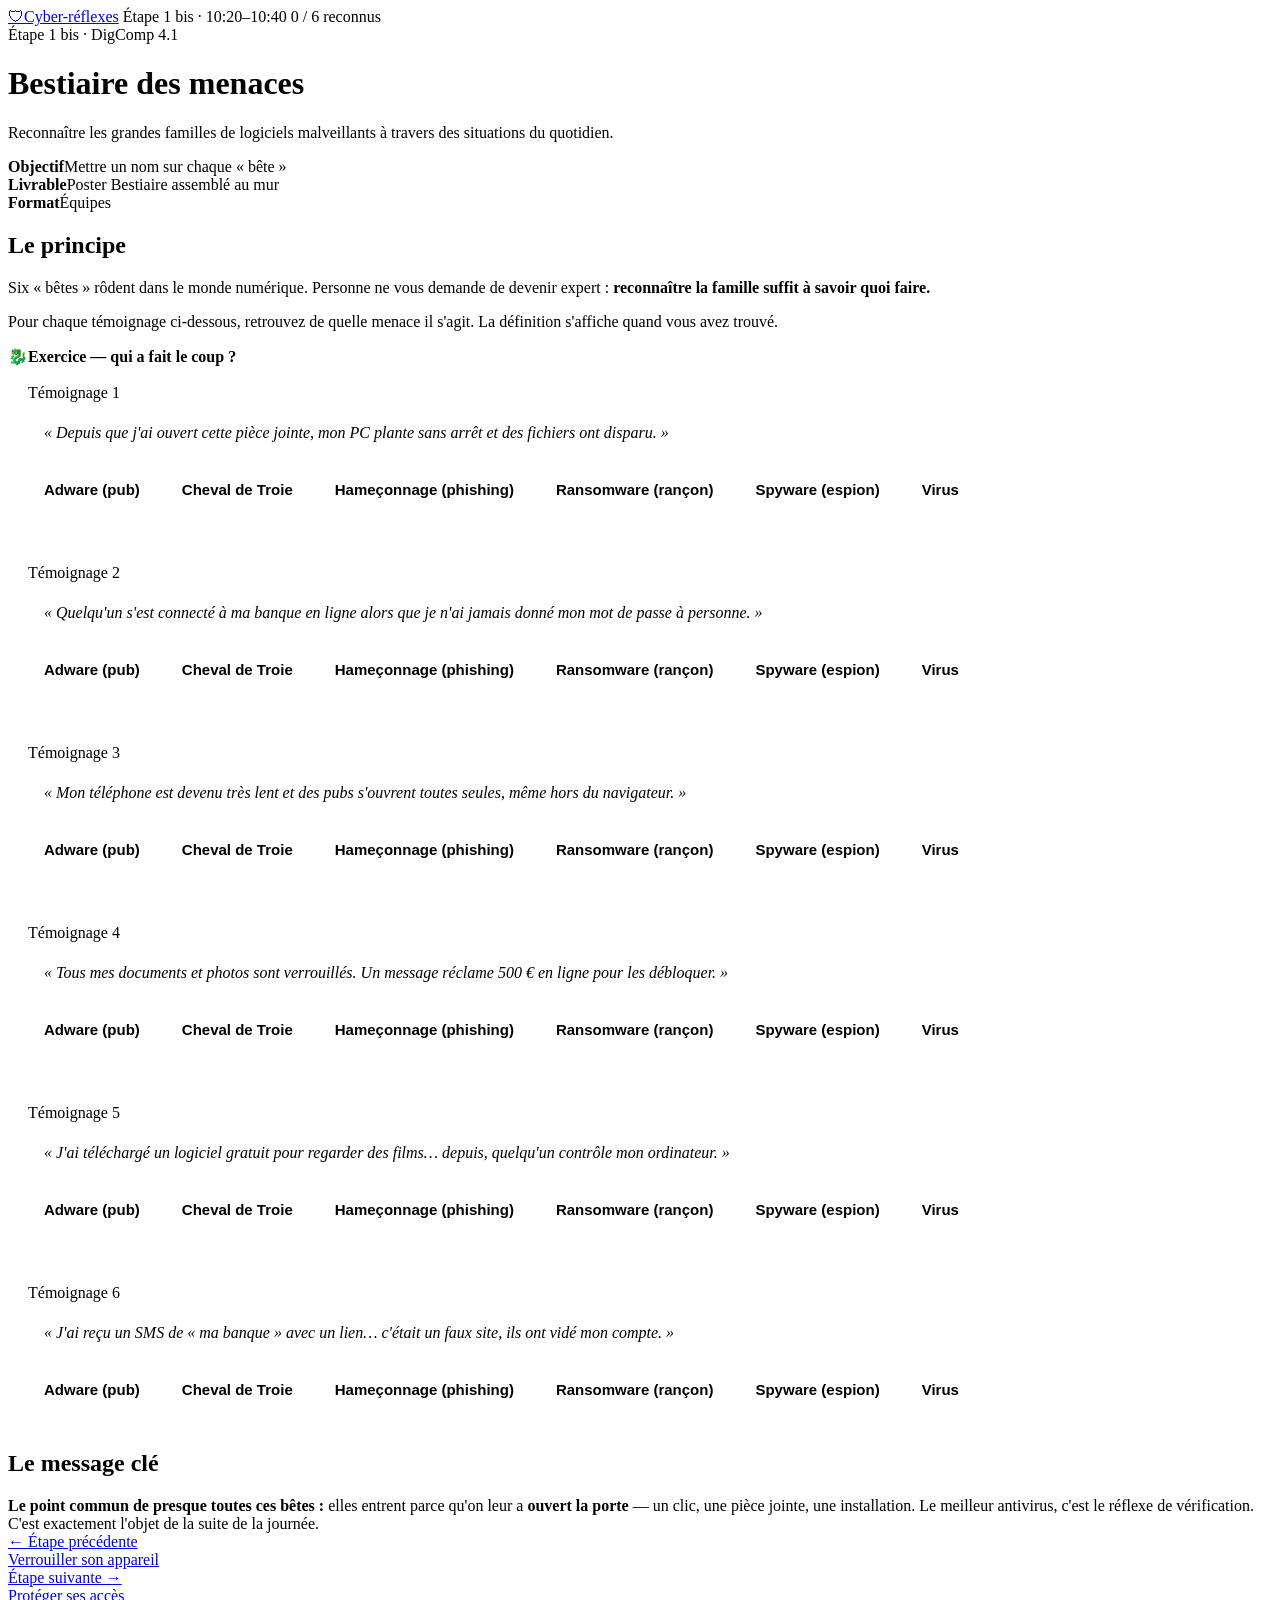
==== bestiaire.html @ 64c4eb61 "Make landing page the site homepage Rename landing.html -> index.html (served at /) and the former d" ====
<!DOCTYPE html>
<html lang="fr">
<head>
<meta charset="UTF-8">
<meta name="viewport" content="width=device-width, initial-scale=1.0">
<title>Étape 1 bis · Bestiaire des menaces — Cyber-réflexes</title>
<link rel="stylesheet" href="assets/style.css">
<style>
.situation{background:var(--card); border:1px solid var(--border); border-radius:var(--radius);
  box-shadow:var(--shadow); padding:18px 20px; margin-bottom:16px}
.situation .temoin{font-style:italic; background:var(--grey-soft); border-radius:10px; padding:12px 16px; margin-bottom:14px}
.noms{display:flex; flex-wrap:wrap; gap:10px}
.nom-btn{border:2px solid var(--border); background:var(--card); border-radius:999px;
  padding:9px 16px; font-size:15px; font-weight:600; cursor:pointer; min-height:44px}
.nom-btn:hover{border-color:var(--mauve)}
.nom-btn.choisi{border-color:var(--mauve); background:var(--mauve-soft); color:var(--mauve-dark)}
.nom-btn.bon{border-color:var(--ok); background:var(--ok-soft); color:var(--ok); font-weight:800}
.nom-btn:disabled{opacity:.5; cursor:default}
.nom-btn.bon:disabled,.nom-btn.choisi:disabled{opacity:1}
</style>
</head>
<body>
<header class="topbar">
  <a class="brand" href="programme.html"><span class="logo">🛡</span>Cyber-réflexes</a>
  <span class="etape-tag">Étape 1 bis · 10:20–10:40</span>
  <span class="spacer"></span>
  <span class="progres mono" id="progres">0 / 6 reconnus</span>
</header>

<main>
  <div class="hero-etape">
    <div class="surtitre">Étape 1 bis · DigComp 4.1</div>
    <h1>Bestiaire des menaces</h1>
    <p class="sous">Reconnaître les grandes familles de logiciels malveillants à travers des situations du quotidien.</p>
    <div class="meta-grid">
      <div class="meta"><b>Objectif</b>Mettre un nom sur chaque « bête »</div>
      <div class="meta"><b>Livrable</b>Poster Bestiaire assemblé au mur</div>
      <div class="meta"><b>Format</b>Équipes</div>
    </div>
  </div>

  <section>
    <h2>Le principe</h2>
    <p>Six « bêtes » rôdent dans le monde numérique. Personne ne vous demande de devenir expert :
    <b>reconnaître la famille suffit à savoir quoi faire.</b></p>
    <p>Pour chaque témoignage ci-dessous, retrouvez de quelle menace il s'agit. La définition s'affiche quand vous avez trouvé.</p>
  </section>

  <section class="exo">
    <div class="exo-tete"><span class="pic">🐉</span><b>Exercice — qui a fait le coup ?</b></div>
    <div class="exo-corps">
      <div id="jeu"></div>
      <div id="bilan"></div>
    </div>
  </section>

  <section>
    <h2>Le message clé</h2>
    <div class="cle"><b>Le point commun de presque toutes ces bêtes :</b> elles entrent parce qu'on leur a
      <b>ouvert la porte</b> — un clic, une pièce jointe, une installation.
      Le meilleur antivirus, c'est le réflexe de vérification. C'est exactement l'objet de la suite de la journée.</div>
  </section>
</main>

<nav class="pager">
  <a href="etape1.html"><span class="dir">← Étape précédente</span><span class="titre" style="display:block">Verrouiller son appareil</span></a>
  <a class="suivant" href="etape2.html"><span class="dir">Étape suivante →</span><span class="titre" style="display:block">Protéger ses accès</span></a>
</nav>
<footer class="colophon">Atelier Cyber-réflexes · Aucune donnée n'est enregistrée ni envoyée.</footer>

<script src="assets/site.js"></script>
<script>
(function(){
var MENACES=[
 {nom:'Virus', def:'Programme qui s\'installe sans permission et se propage de fichier en fichier pour endommager l\'appareil.',
  situ:'Depuis que j\'ai ouvert cette pièce jointe, mon PC plante sans arrêt et des fichiers ont disparu.'},
 {nom:'Cheval de Troie', def:'Programme qui se fait passer pour quelque chose d\'utile (jeu, logiciel gratuit) mais cache un intrus.',
  situ:'J\'ai téléchargé un logiciel gratuit pour regarder des films… depuis, quelqu\'un contrôle mon ordinateur.'},
 {nom:'Spyware (espion)', def:'Programme qui observe en silence : ce que vous tapez, vos mots de passe, vos messages.',
  situ:'Quelqu\'un s\'est connecté à ma banque en ligne alors que je n\'ai jamais donné mon mot de passe à personne.'},
 {nom:'Ransomware (rançon)', def:'Programme qui bloque vos fichiers ou tout l\'appareil et exige un paiement pour les rendre.',
  situ:'Tous mes documents et photos sont verrouillés. Un message réclame 500 € en ligne pour les débloquer.'},
 {nom:'Adware (pub)', def:'Programme qui inonde l\'appareil de publicités et le ralentit, souvent installé avec un logiciel gratuit.',
  situ:'Mon téléphone est devenu très lent et des pubs s\'ouvrent toutes seules, même hors du navigateur.'},
 {nom:'Hameçonnage (phishing)', def:'Pas un programme : une tromperie. Un faux message qui imite un organisme connu pour vous faire cliquer ou donner vos données.',
  situ:'J\'ai reçu un SMS de « ma banque » avec un lien… c\'était un faux site, ils ont vidé mon compte.'}
];

// Ordre des situations mélangé, ordre des noms stable (alphabétique)
var ordre=MENACES.map(function(_,i){return i;});
for(var k=ordre.length-1;k>0;k--){var r=Math.floor(Math.random()*(k+1)); var t=ordre[k]; ordre[k]=ordre[r]; ordre[r]=t;}
var noms=MENACES.map(function(m){return m.nom;}).sort();

var trouves=0;
var jeu=document.getElementById('jeu');

ordre.forEach(function(idx,pos){
  var m=MENACES[idx];
  var bloc=document.createElement('div');
  bloc.className='situation';
  var h='<div><span class="tag mauve">Témoignage '+(pos+1)+'</span></div>'+
    '<div class="temoin" style="margin-top:10px">« '+m.situ+' »</div>'+
    '<div class="noms" data-idx="'+idx+'">';
  noms.forEach(function(n){
    h+='<button class="nom-btn" data-nom="'+n+'">'+n+'</button>';
  });
  h+='</div><div class="rep"></div>';
  bloc.innerHTML=h;
  jeu.appendChild(bloc);
});

jeu.addEventListener('click',function(e){
  var b=e.target.closest('.nom-btn');
  if(!b||b.disabled) return;
  var zone=b.parentElement;
  var idx=parseInt(zone.dataset.idx,10);
  var m=MENACES[idx];
  var rep=zone.parentElement.querySelector('.rep');
  if(b.dataset.nom===m.nom){
    zone.querySelectorAll('.nom-btn').forEach(function(x){
      x.disabled=true;
      if(x===b) x.classList.add('bon');
    });
    rep.innerHTML='<div class="resultat ok"><span class="tag ok">'+m.nom+'</span>'+
      '<p style="margin-bottom:0"><b>Définition :</b> '+m.def+'</p></div>';
    trouves++;
    document.getElementById('progres').textContent=trouves+' / 6 reconnus';
    if(trouves===MENACES.length){
      CR.marquer('bestiaire');
      document.getElementById('bilan').innerHTML=
        '<div class="resultat ok" style="margin-top:20px"><span class="tag ok">Bestiaire complet</span>'+
        '<p style="margin-bottom:0">Les 6 familles sont identifiées. Assemblez maintenant vos trios sur le poster mural : il restera visible toute la journée et servira au cas pratique final.</p></div>';
    }
  } else {
    b.classList.add('choisi'); b.disabled=true;
    rep.innerHTML='<div class="resultat verif"><span class="tag verif">Pas celle-là</span>'+
      '<p style="margin-bottom:0">« '+b.dataset.nom+' » ne colle pas à cette situation — discutez en équipe et essayez une autre bête.</p></div>';
  }
});
})();
</script>
</body>
</html>
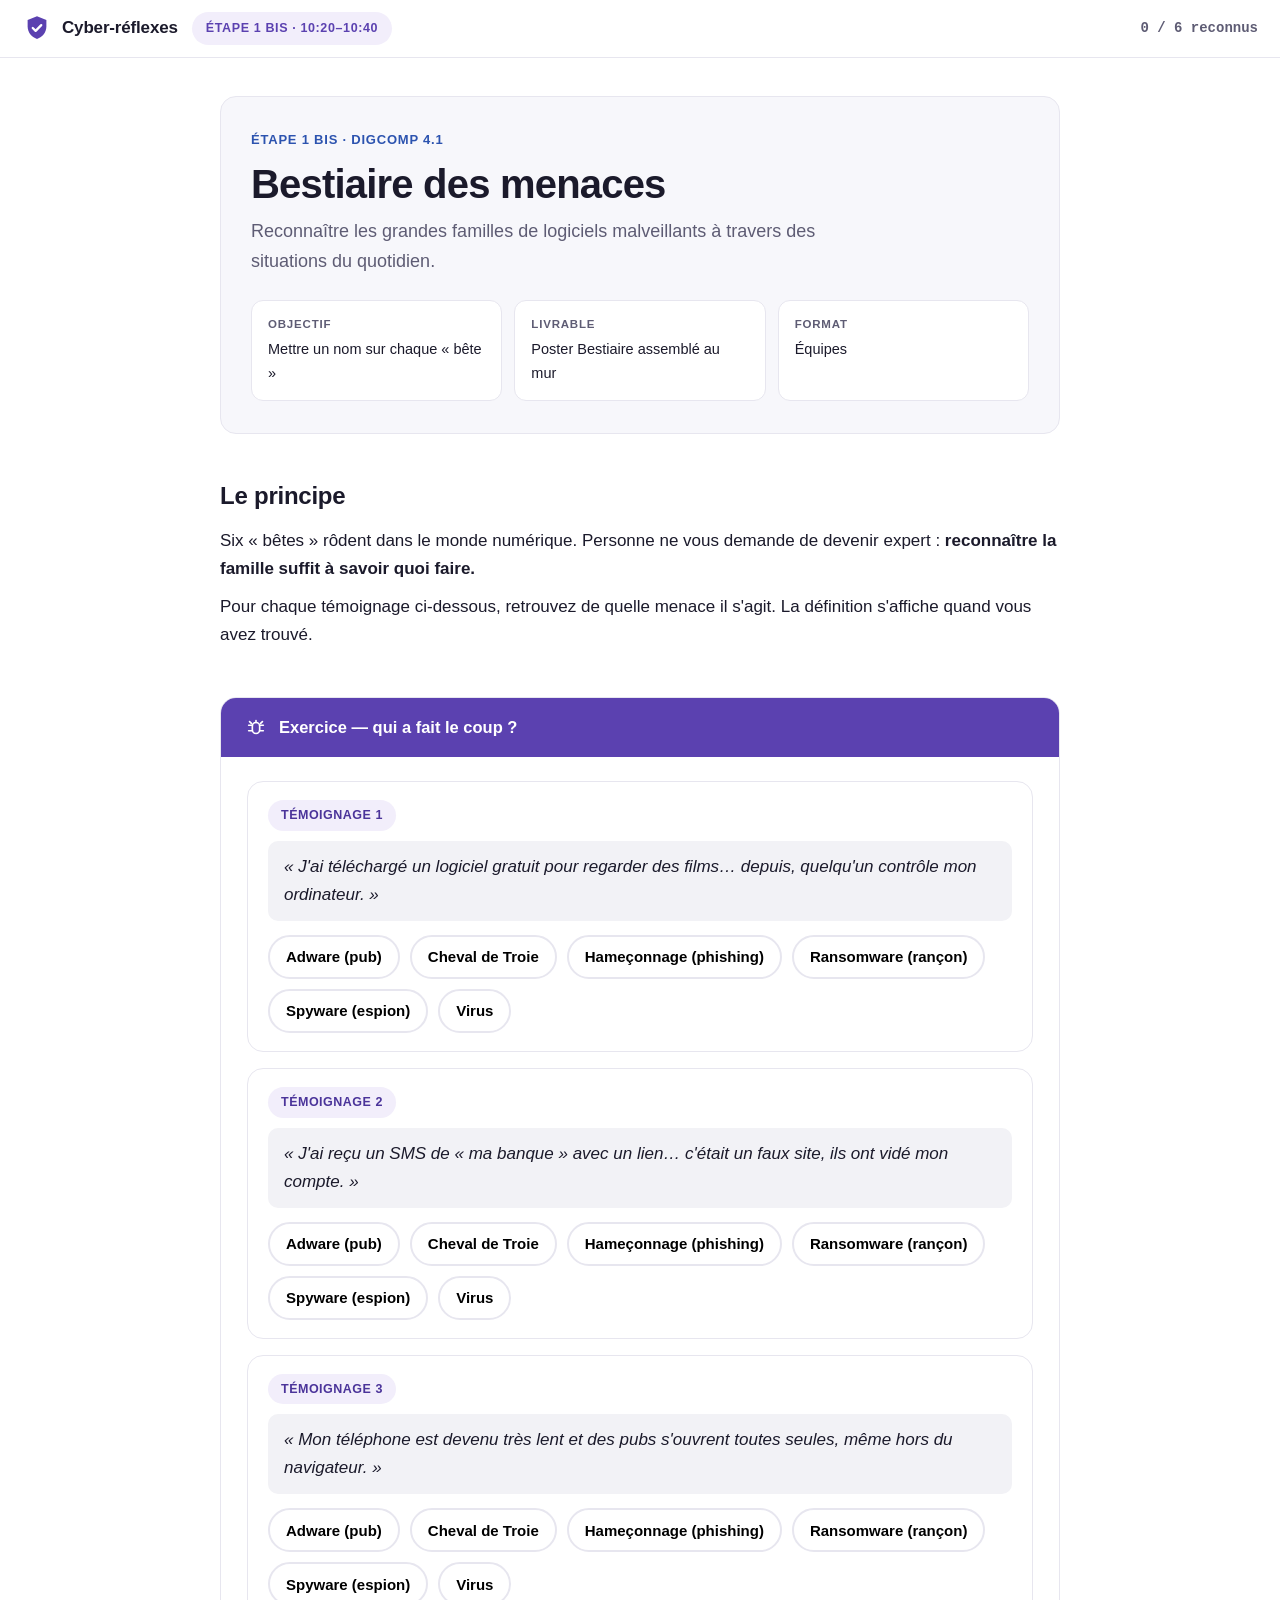
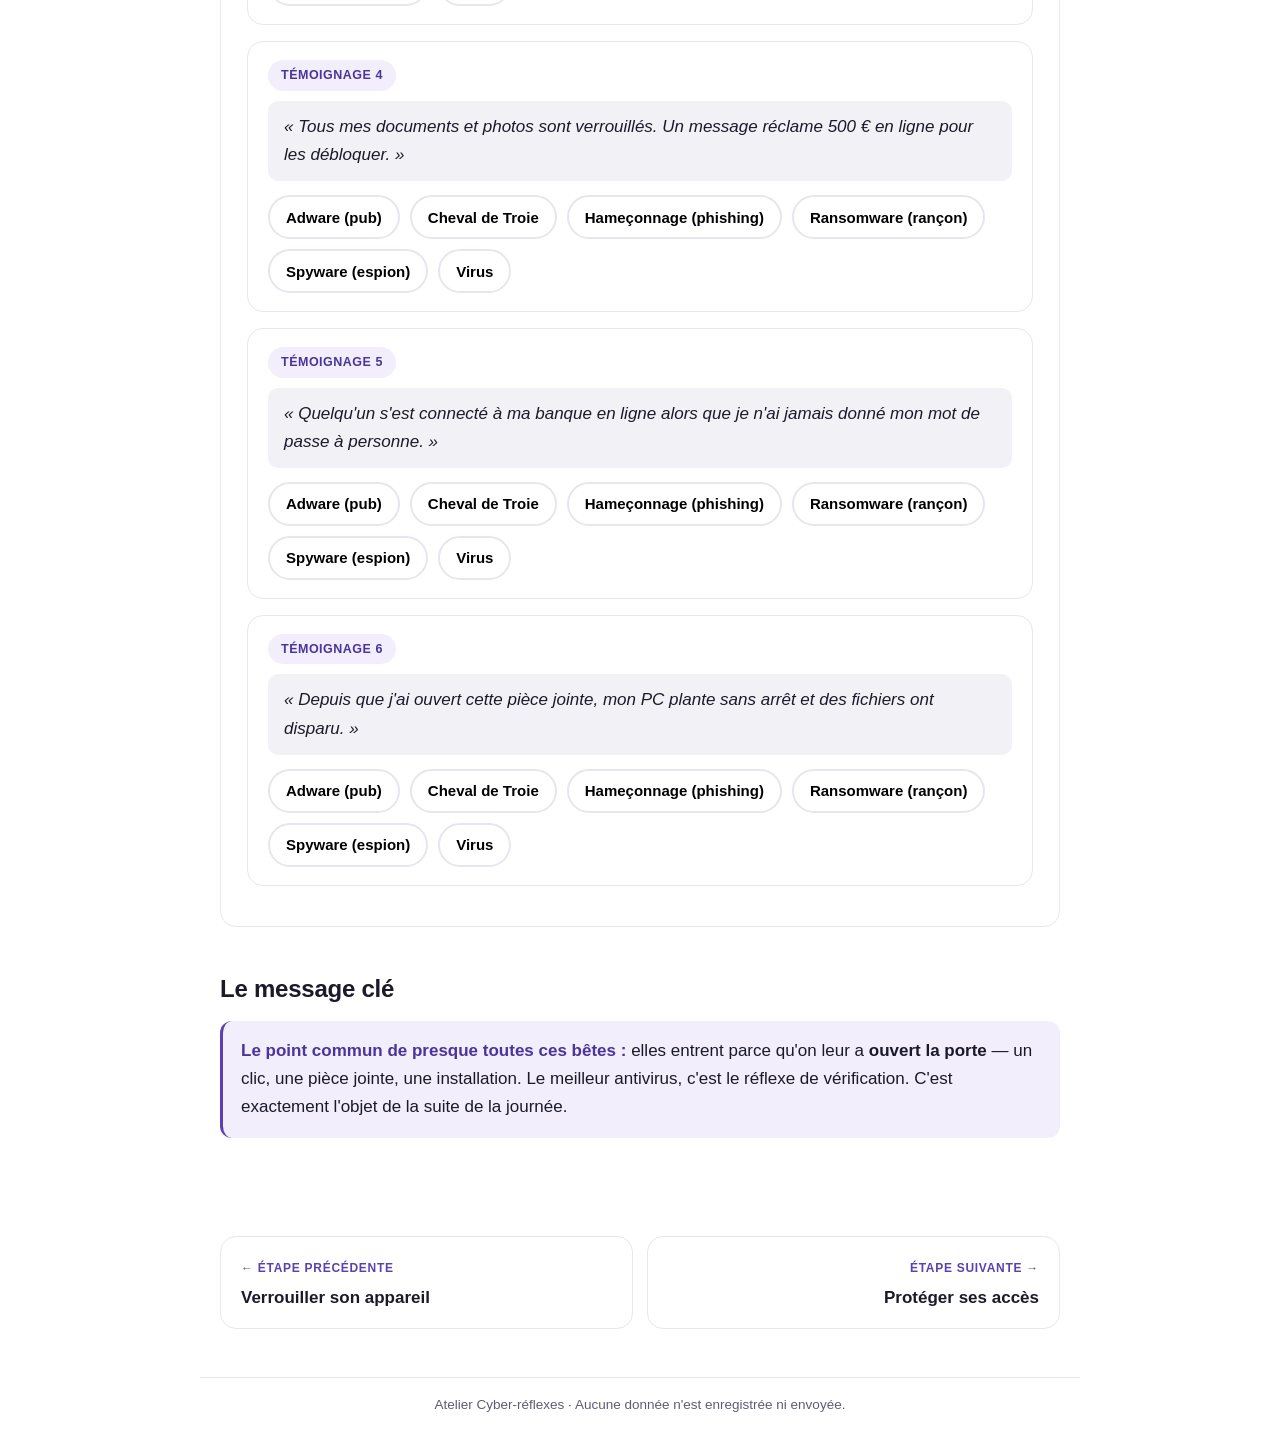
==== commit f4017e84: "Replace content emojis with SVG line icons Swap decorative emojis across all pages for a consistent " ====
--- a/bestiaire.html
+++ b/bestiaire.html
@@ -21,7 +21,7 @@
 </head>
 <body>
 <header class="topbar">
-  <a class="brand" href="programme.html"><span class="logo">🛡</span>Cyber-réflexes</a>
+  <a class="brand" href="programme.html"><svg class="logo" width="30" height="30" viewBox="0 0 24 24" fill="none" aria-hidden="true"><path d="M12 2.5 4.5 5.5v5.2c0 4.6 3.1 8.4 7.5 10 4.4-1.6 7.5-5.4 7.5-10V5.5L12 2.5Z" fill="#5B41B0"/><path d="m8.6 12 2.3 2.3 4.5-4.6" stroke="#fff" stroke-width="1.8" stroke-linecap="round" stroke-linejoin="round"/></svg>Cyber-réflexes</a>
   <span class="etape-tag">Étape 1 bis · 10:20–10:40</span>
   <span class="spacer"></span>
   <span class="progres mono" id="progres">0 / 6 reconnus</span>
@@ -47,7 +47,7 @@
   </section>
 
   <section class="exo">
-    <div class="exo-tete"><span class="pic">🐉</span><b>Exercice — qui a fait le coup ?</b></div>
+    <div class="exo-tete"><span class="pic"><svg class="ei" viewBox="0 0 24 24" fill="none" stroke="currentColor" stroke-width="1.8" stroke-linecap="round" stroke-linejoin="round" aria-hidden="true"><rect x="8" y="6" width="8" height="12" rx="4"/><path d="M12 6V4"/><path d="M4 9h4M16 9h4M4 15h4M16 15h4"/><path d="m5 5 2 2M19 5l-2 2"/></svg></span><b>Exercice — qui a fait le coup ?</b></div>
     <div class="exo-corps">
       <div id="jeu"></div>
       <div id="bilan"></div>
--- a/assets/style.css
+++ b/assets/style.css
@@ -0,0 +1,284 @@
+/* ===================================================================
+   Atelier Cyber-réflexes — système de design (aligné sur la landing)
+   Blanc · surfaces plates à fine bordure · mauve · bleu · sobre
+   =================================================================== */
+:root{
+  --bg:#FFFFFF;
+  --wash:#F7F7FB;
+  --card:#FFFFFF;
+  --border:#E7E6EF;
+  --text:#1B1A2B;
+  --muted:#5E5C74;
+  --mauve:#5B41B0;
+  --mauve-dark:#4B349A;
+  --mauve-2:#7C5CD6;
+  --mauve-soft:#F2EEFB;
+  --blue:#2C53AF;
+  --blue-dark:#22417F;
+  --blue-soft:#EAF0FB;
+  --grey-soft:#F2F2F6;
+  --ok:#238C60;
+  --ok-soft:#E4F4EC;
+  --warn:#B7770C;
+  --warn-soft:#F7EEDD;
+  --bad:#C0344B;
+  --bad-soft:#FBE7EB;
+  --radius:16px;
+  --radius-md:12px;
+  --shadow:none;
+}
+*{box-sizing:border-box; -webkit-tap-highlight-color:transparent}
+html{scroll-behavior:smooth}
+body{
+  margin:0; background:var(--bg); color:var(--text);
+  font:17px/1.65 -apple-system,BlinkMacSystemFont,"Segoe UI",Roboto,"Helvetica Neue",Arial,sans-serif;
+  -webkit-font-smoothing:antialiased;
+}
+.mono{font-family:ui-monospace,"SF Mono",Menlo,Consolas,monospace}
+
+/* ---------- Barre supérieure ---------- */
+.topbar{
+  position:sticky; top:0; z-index:20;
+  background:var(--bg); border-bottom:1px solid var(--border);
+  display:flex; align-items:center; gap:14px; flex-wrap:wrap;
+  padding:12px 22px;
+}
+.brand{
+  display:flex; align-items:center; gap:10px;
+  font-weight:700; font-size:17px; color:var(--text); text-decoration:none; letter-spacing:-.01em;
+  white-space:nowrap;
+}
+.brand .logo{flex:none; display:block}
+.topbar .etape-tag{
+  font-size:12.5px; font-weight:700; letter-spacing:.05em; text-transform:uppercase;
+  color:var(--mauve); background:var(--mauve-soft);
+  border-radius:999px; padding:6px 14px;
+}
+.topbar .spacer{flex:1}
+.topbar .progres{font-size:14px; color:var(--muted); font-weight:600}
+
+/* ---------- Structure ---------- */
+main{max-width:880px; margin:0 auto; padding:32px 20px 80px}
+section{margin-top:48px}
+h1{font-size:32px; line-height:1.12; letter-spacing:-.02em; font-weight:800; margin:0 0 10px}
+h2{
+  font-size:24px; line-height:1.2; letter-spacing:-.01em; font-weight:800;
+  margin:0 0 16px; color:var(--text);
+}
+h3{font-size:18px; font-weight:700; margin:22px 0 8px; color:var(--text)}
+p{margin:10px 0}
+ul,ol{margin:10px 0; padding-left:24px}
+li{margin-bottom:7px}
+a{color:var(--blue)}
+
+/* ---------- En-tête d'étape ---------- */
+.hero-etape{
+  background:var(--wash); border:1px solid var(--border); border-radius:var(--radius);
+  padding:32px 30px; margin-top:6px;
+}
+.hero-etape .surtitre{
+  font-size:13px; font-weight:700; letter-spacing:.06em; text-transform:uppercase;
+  color:var(--blue); margin-bottom:12px;
+}
+.hero-etape h1{font-size:clamp(28px,4vw,40px)}
+.hero-etape .sous{color:var(--muted); margin:10px 0 0; font-size:18px; max-width:60ch}
+.meta-grid{
+  display:grid; grid-template-columns:repeat(auto-fit,minmax(220px,1fr));
+  gap:12px; margin-top:24px;
+}
+.meta{
+  background:var(--card); border:1px solid var(--border); border-radius:var(--radius-md);
+  padding:14px 16px; font-size:14.5px;
+}
+.meta b{display:block; font-size:11.5px; letter-spacing:.07em; text-transform:uppercase; color:var(--muted); margin-bottom:4px; font-weight:700}
+
+/* ---------- Cartes & encadrés ---------- */
+.card{
+  background:var(--card); border:1px solid var(--border); border-radius:var(--radius);
+  padding:24px 26px;
+}
+.card + .card{margin-top:16px}
+.memo{
+  background:var(--blue-soft); border-left:3px solid var(--blue);
+  border-radius:var(--radius-md); padding:16px 18px; margin:18px 0;
+}
+.memo b:first-child{color:var(--blue-dark)}
+.cle{
+  background:var(--mauve-soft); border-left:3px solid var(--mauve);
+  border-radius:var(--radius-md); padding:16px 18px; margin:18px 0;
+}
+.cle b:first-child{color:var(--mauve-dark)}
+.quote{
+  border-left:3px solid var(--mauve); background:var(--wash);
+  border-radius:var(--radius-md); padding:16px 20px; margin:16px 0;
+  font-style:italic; color:#3C3A50;
+}
+.avert{
+  background:var(--warn-soft); border-left:3px solid var(--warn);
+  border-radius:var(--radius-md); padding:16px 18px; margin:18px 0; font-size:15.5px;
+}
+.avert b:first-child{color:var(--warn)}
+
+/* ---------- Boutons ---------- */
+.btn{
+  display:inline-flex; align-items:center; justify-content:center; gap:9px;
+  border:1.5px solid transparent; border-radius:var(--radius-md); padding:14px 24px; min-height:50px;
+  font-size:16px; font-weight:600; cursor:pointer; text-decoration:none;
+  background:var(--mauve); color:#fff; transition:background .18s, border-color .18s, color .18s;
+}
+.btn:hover{background:var(--mauve-dark)}
+.btn.bleu{background:var(--blue)}
+.btn.bleu:hover{background:var(--blue-dark)}
+.btn.ghost{background:transparent; color:var(--text); border-color:var(--border)}
+.btn.ghost:hover{border-color:var(--muted); background:transparent}
+.btn:focus-visible,button:focus-visible,a:focus-visible,input:focus-visible,textarea:focus-visible{
+  outline:3px solid var(--blue); outline-offset:2px;
+}
+.actions{display:flex; gap:12px; flex-wrap:wrap; margin-top:18px}
+
+/* ---------- Formulaires ---------- */
+label{display:block; font-weight:700; color:var(--text); margin:16px 0 6px; font-size:15px}
+textarea, input[type=text]{
+  width:100%; font:16px/1.5 -apple-system,BlinkMacSystemFont,"Segoe UI",Roboto,sans-serif;
+  border:1.5px solid var(--border); border-radius:var(--radius-md); padding:12px 14px;
+  background:var(--card); color:var(--text);
+}
+textarea{min-height:64px; resize:vertical}
+textarea:focus,input[type=text]:focus{border-color:var(--mauve); outline:3px solid var(--mauve-soft)}
+
+/* ---------- Verdicts / états ---------- */
+.tag{
+  display:inline-block; font-weight:700; font-size:12.5px; letter-spacing:.04em;
+  text-transform:uppercase; border-radius:999px; padding:5px 13px;
+}
+.tag.ok{background:var(--ok-soft); color:var(--ok)}
+.tag.verif{background:var(--warn-soft); color:var(--warn)}
+.tag.alerte{background:var(--bad-soft); color:var(--bad)}
+.tag.neutre{background:var(--grey-soft); color:var(--muted)}
+.tag.mauve{background:var(--mauve-soft); color:var(--mauve-dark)}
+.tag.bleu{background:var(--blue-soft); color:var(--blue-dark)}
+
+.resultat{
+  border-radius:var(--radius-md); padding:16px 18px; margin-top:16px;
+}
+.resultat.ok{background:var(--ok-soft); border-left:3px solid var(--ok)}
+.resultat.verif{background:var(--warn-soft); border-left:3px solid var(--warn)}
+.resultat.alerte{background:var(--bad-soft); border-left:3px solid var(--bad)}
+.resultat ul{margin:8px 0 0}
+
+/* ---------- Bandeau exercice ---------- */
+.exo{
+  border:1px solid var(--border); border-radius:var(--radius);
+  background:var(--card); overflow:hidden;
+}
+.exo-tete{
+  background:var(--mauve);
+  color:#fff; padding:16px 24px; display:flex; align-items:center; gap:12px; flex-wrap:wrap;
+}
+.exo-tete .pic{font-size:20px}
+.exo-tete b{font-size:16.5px; flex:1; font-weight:700}
+.exo-tete .compteur{font-size:13.5px; font-weight:700; background:rgba(255,255,255,.22); border-radius:999px; padding:4px 12px}
+.exo-corps{padding:24px 26px}
+
+/* ---------- Pied de page / navigation ---------- */
+.pager{
+  max-width:880px; margin:0 auto; padding:0 20px 48px;
+  display:flex; gap:14px; justify-content:space-between; flex-wrap:wrap;
+}
+.pager a{
+  flex:1; min-width:220px; text-decoration:none;
+  background:var(--card); border:1px solid var(--border); border-radius:var(--radius);
+  padding:16px 20px; color:var(--text); transition:border-color .15s, background .15s;
+}
+.pager a:hover{border-color:var(--muted); background:var(--wash)}
+.pager .dir{font-size:12px; font-weight:700; letter-spacing:.06em; text-transform:uppercase; color:var(--mauve)}
+.pager .titre{font-weight:600; margin-top:3px}
+.pager a.suivant{text-align:right}
+footer.colophon{
+  text-align:center; color:var(--muted); font-size:13.5px; padding:16px 20px 40px;
+  border-top:1px solid var(--border); max-width:880px; margin:0 auto;
+}
+
+/* ---------- Accueil / tableau de bord ---------- */
+.hero-accueil{
+  background:var(--wash); border:1px solid var(--border);
+  border-radius:var(--radius); color:var(--text); padding:44px 38px; margin-top:6px;
+}
+.hero-accueil h1{font-size:clamp(30px,4.5vw,44px); color:var(--text)}
+.hero-accueil p{color:var(--muted); max-width:640px; font-size:18px}
+.hero-accueil p b{color:var(--text)}
+.hero-accueil .pastilles{display:flex; gap:10px; flex-wrap:wrap; margin-top:22px}
+.hero-accueil .pastilles span{
+  background:var(--card); border:1px solid var(--border);
+  border-radius:999px; padding:7px 15px; font-size:14px; font-weight:600; color:var(--text);
+}
+.programme{display:grid; gap:10px; margin-top:8px}
+.prog-item{
+  display:flex; align-items:center; gap:16px; text-decoration:none; color:var(--text);
+  background:var(--card); border:1px solid var(--border); border-radius:var(--radius);
+  padding:16px 20px; transition:border-color .14s, background .14s;
+}
+a.prog-item:hover{border-color:var(--muted); background:var(--wash)}
+.prog-item .heure{
+  font-family:ui-monospace,"SF Mono",Menlo,monospace; font-size:13px; color:var(--muted);
+  width:96px; flex:none;
+}
+.prog-item .num{
+  width:42px; height:42px; border-radius:var(--radius-md); flex:none;
+  display:flex; align-items:center; justify-content:center;
+  font-weight:800; font-size:15px; color:#fff; background:var(--mauve);
+}
+.prog-item.pause .num{background:var(--grey-soft); color:var(--muted)}
+.prog-item .lib{flex:1}
+.prog-item .lib b{display:block; font-size:16.5px}
+.prog-item .lib small{color:var(--muted)}
+.prog-item .etat{font-size:18px; flex:none}
+.prog-item.pause{background:transparent; border-style:dashed}
+
+/* ---------- Grilles utilitaires ---------- */
+.grid2{display:grid; grid-template-columns:repeat(auto-fit,minmax(260px,1fr)); gap:14px}
+.mini-carte{
+  background:var(--card); border:1px solid var(--border); border-radius:var(--radius-md);
+  padding:18px 20px;
+}
+.mini-carte b{color:var(--text)}
+
+/* ---------- Chips ---------- */
+.chips{display:flex; flex-wrap:wrap; gap:10px}
+.chip{
+  border:1.5px solid var(--border); background:var(--card); border-radius:999px;
+  padding:9px 16px; font-size:15px; cursor:pointer; min-height:46px;
+  font-family:ui-monospace,"SF Mono",Menlo,monospace; color:var(--text);
+}
+.chip:hover{border-color:var(--muted)}
+.chip.on{border-color:var(--mauve); background:var(--mauve-soft); color:var(--mauve-dark); font-weight:700}
+
+/* ---------- Pictogrammes SVG ---------- */
+.ei{width:1.15em; height:1.15em; display:inline-block; vertical-align:-.18em; flex:none; color:var(--mauve)}
+.ei.ok{color:var(--ok)}
+.ei.bad{color:var(--bad)}
+.zdot{width:.85em; height:.85em; border-radius:50%; display:inline-block; vertical-align:0; flex:none; margin-right:.2em}
+.zdot.ok{background:var(--ok)}
+.zdot.warn{background:var(--warn)}
+.zdot.bad{background:var(--bad)}
+.exo-tete .pic{display:inline-flex; align-items:center}
+.exo-tete .pic .ei{width:22px; height:22px; color:#fff; vertical-align:middle}
+.pastille .ei{width:22px; height:22px; color:#fff}
+.prog-item .num .ei{width:20px; height:20px; vertical-align:middle}
+.prog-item.pause .num .ei{color:var(--muted)}
+.hero-accueil .pastilles .ei{width:18px; height:18px}
+.choice .ic .ei{width:26px; height:26px}
+.donnee .intitule .ei{width:24px; height:24px}
+.photo .ei{width:36px; height:36px}
+
+@media (max-width:560px){
+  .hero-accueil{padding:30px 22px}
+  .prog-item .heure{width:auto; font-size:12px}
+  main{padding:22px 16px 64px}
+  .card,.exo-corps{padding:20px 18px}
+  .hero-etape{padding:24px 20px}
+}
+@media print{
+  .topbar,.pager,.exo-tete,.actions{display:none}
+  .exo{border-color:var(--border)}
+}
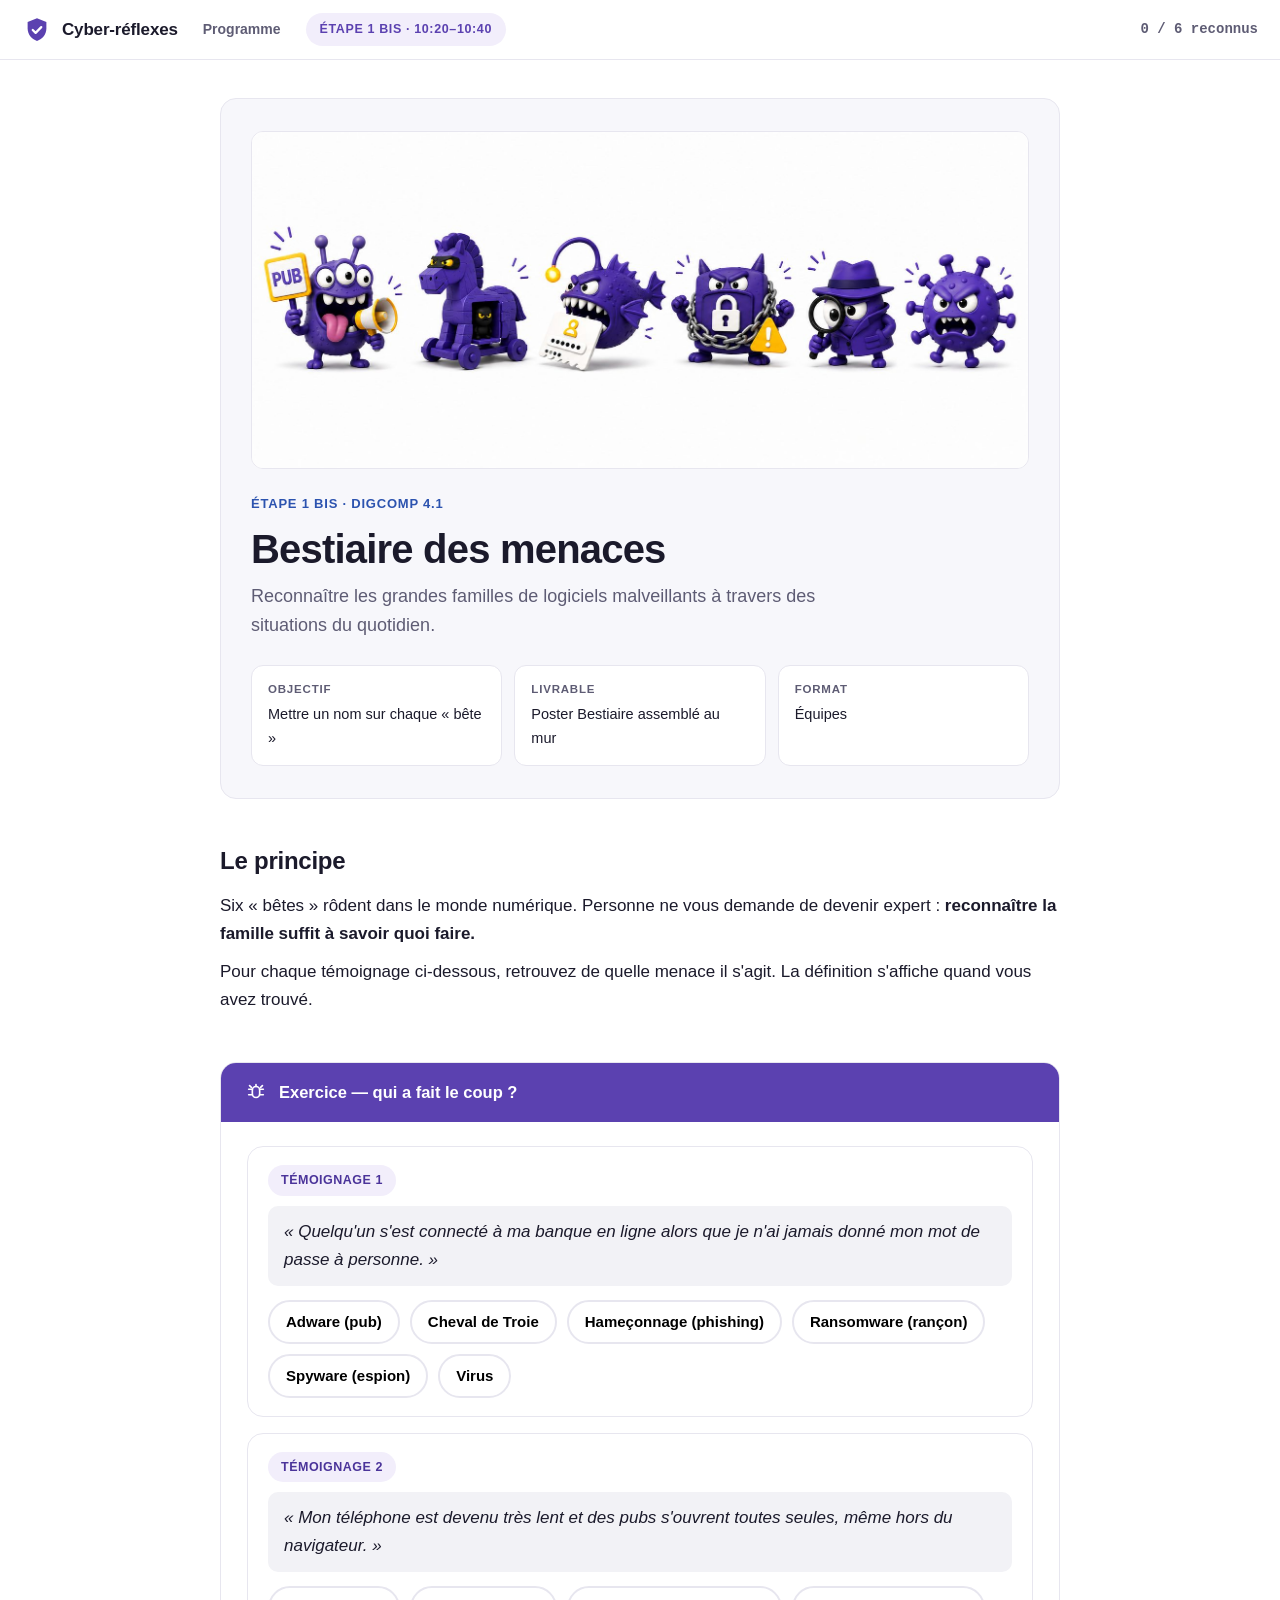
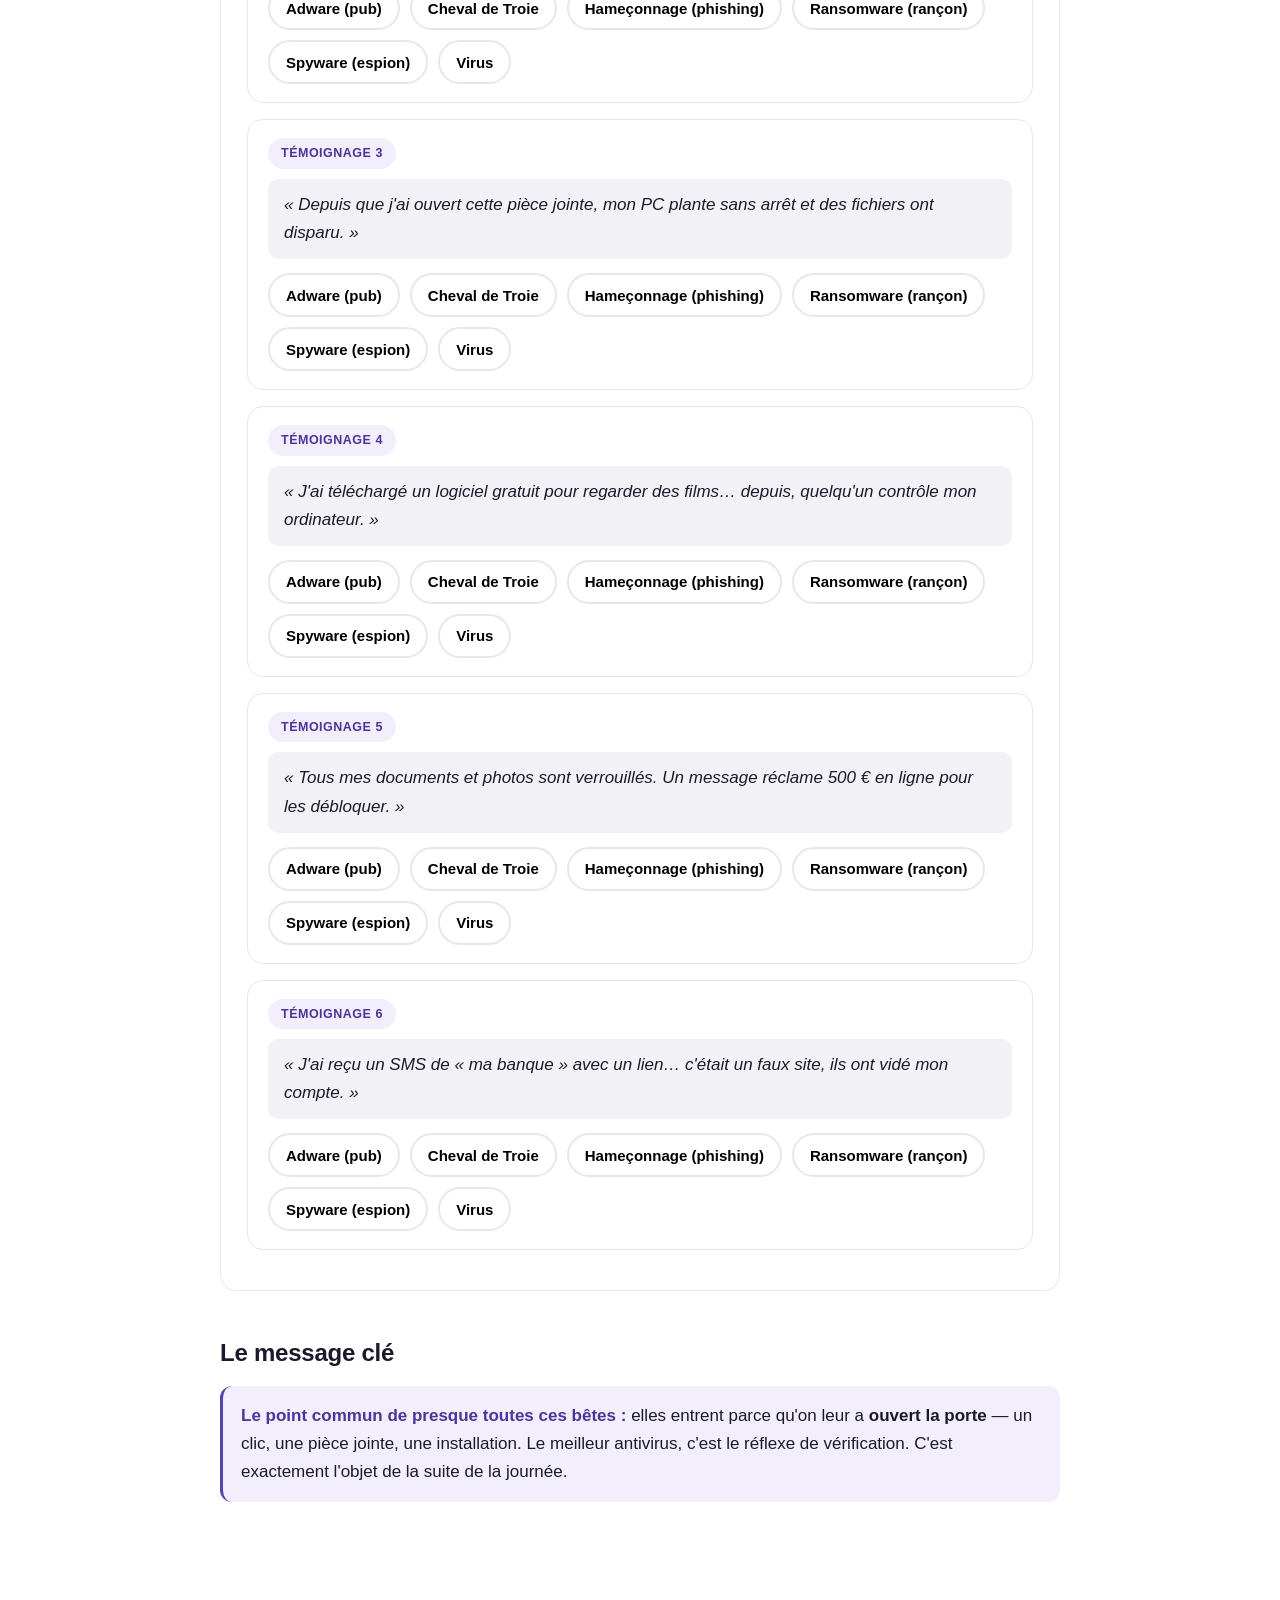
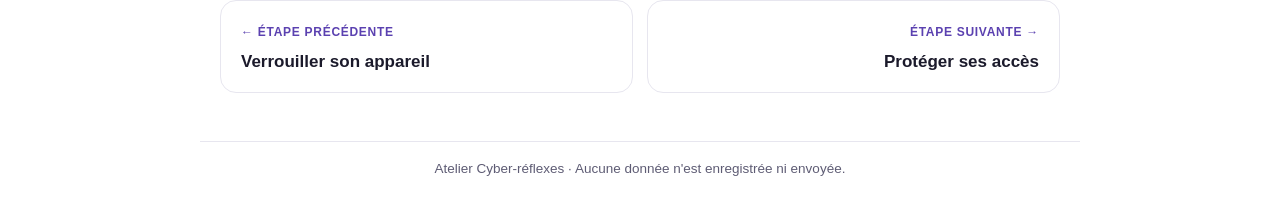
==== commit 67349451: "Switch hero images to portrait; bestiaire as a banner - Replace the landing hero with the provided v" ====
--- a/bestiaire.html
+++ b/bestiaire.html
@@ -21,14 +21,15 @@
 </head>
 <body>
 <header class="topbar">
-  <a class="brand" href="programme.html"><svg class="logo" width="30" height="30" viewBox="0 0 24 24" fill="none" aria-hidden="true"><path d="M12 2.5 4.5 5.5v5.2c0 4.6 3.1 8.4 7.5 10 4.4-1.6 7.5-5.4 7.5-10V5.5L12 2.5Z" fill="#5B41B0"/><path d="m8.6 12 2.3 2.3 4.5-4.6" stroke="#fff" stroke-width="1.8" stroke-linecap="round" stroke-linejoin="round"/></svg>Cyber-réflexes</a>
+  <a class="brand" href="index.html"><svg class="logo" width="30" height="30" viewBox="0 0 24 24" fill="none" aria-hidden="true"><path d="M12 2.5 4.5 5.5v5.2c0 4.6 3.1 8.4 7.5 10 4.4-1.6 7.5-5.4 7.5-10V5.5L12 2.5Z" fill="#5B41B0"/><path d="m8.6 12 2.3 2.3 4.5-4.6" stroke="#fff" stroke-width="1.8" stroke-linecap="round" stroke-linejoin="round"/></svg>Cyber-réflexes</a>
+  <a class="nav-link" href="programme.html">Programme</a>
   <span class="etape-tag">Étape 1 bis · 10:20–10:40</span>
   <span class="spacer"></span>
   <span class="progres mono" id="progres">0 / 6 reconnus</span>
 </header>
 
 <main>
-  <div class="hero-etape">
+  <div class="hero-etape banniere"><div class="he-copy">
     <div class="surtitre">Étape 1 bis · DigComp 4.1</div>
     <h1>Bestiaire des menaces</h1>
     <p class="sous">Reconnaître les grandes familles de logiciels malveillants à travers des situations du quotidien.</p>
@@ -37,6 +38,15 @@
       <div class="meta"><b>Livrable</b>Poster Bestiaire assemblé au mur</div>
       <div class="meta"><b>Format</b>Équipes</div>
     </div>
+  </div>
+    <figure class="he-media">
+      <div class="ph">
+        <svg width="34" height="34" viewBox="0 0 24 24" fill="none" aria-hidden="true"><rect x="3" y="4" width="18" height="16" rx="2" stroke="currentColor" stroke-width="1.5"/><circle cx="8.5" cy="9.5" r="1.6" stroke="currentColor" stroke-width="1.5"/><path d="m4 17 4.5-4.5 3.5 3.5 3-3L20 16.5" stroke="currentColor" stroke-width="1.5" stroke-linecap="round" stroke-linejoin="round"/></svg>
+        <b>Visuel à venir</b>
+        <small>assets/hero-bestiaire.jpg</small>
+      </div>
+      <img src="assets/hero-bestiaire.jpg" alt="Illustration : bouclier de sécurité face aux logiciels malveillants" loading="lazy" onerror="this.remove()">
+    </figure>
   </div>
 
   <section>
--- a/assets/style.css
+++ b/assets/style.css
@@ -54,6 +54,8 @@
   color:var(--mauve); background:var(--mauve-soft);
   border-radius:999px; padding:6px 14px;
 }
+.topbar .nav-link{font-size:14px; font-weight:600; color:var(--muted); text-decoration:none; padding:6px 11px; border-radius:8px}
+.topbar .nav-link:hover{color:var(--text); background:var(--wash)}
 .topbar .spacer{flex:1}
 .topbar .progres{font-size:14px; color:var(--muted); font-weight:600}
 
@@ -75,6 +77,28 @@
 .hero-etape{
   background:var(--wash); border:1px solid var(--border); border-radius:var(--radius);
   padding:32px 30px; margin-top:6px;
+  display:grid; grid-template-columns:1.35fr .65fr; gap:32px; align-items:center;
+}
+.hero-etape .he-copy{min-width:0}
+.he-media{
+  position:relative; margin:0; aspect-ratio:2/3; border-radius:12px; overflow:hidden;
+  background:var(--card); border:1px solid var(--border);
+}
+/* Variante bannière (bestiaire) : image large en haut, pleine largeur */
+.hero-etape.banniere{grid-template-columns:1fr; gap:24px}
+.hero-etape.banniere .he-media{aspect-ratio:23/10; order:-1}
+.he-media .ph{
+  position:absolute; inset:0; display:flex; flex-direction:column; align-items:center;
+  justify-content:center; gap:8px; text-align:center; padding:18px; color:var(--muted);
+}
+.he-media .ph svg{color:#B7B4CC}
+.he-media .ph b{font-size:14px; font-weight:600; color:#8B889F}
+.he-media .ph small{font-size:12px; color:#A6A3B8}
+.he-media img{position:absolute; inset:0; width:100%; height:100%; object-fit:cover; display:block}
+@media (max-width:820px){
+  .hero-etape{grid-template-columns:1fr; gap:22px; padding:26px 22px}
+  .he-media{aspect-ratio:4/3}
+  .hero-etape:not(.banniere) .he-media{order:-1}
 }
 .hero-etape .surtitre{
   font-size:13px; font-weight:700; letter-spacing:.06em; text-transform:uppercase;
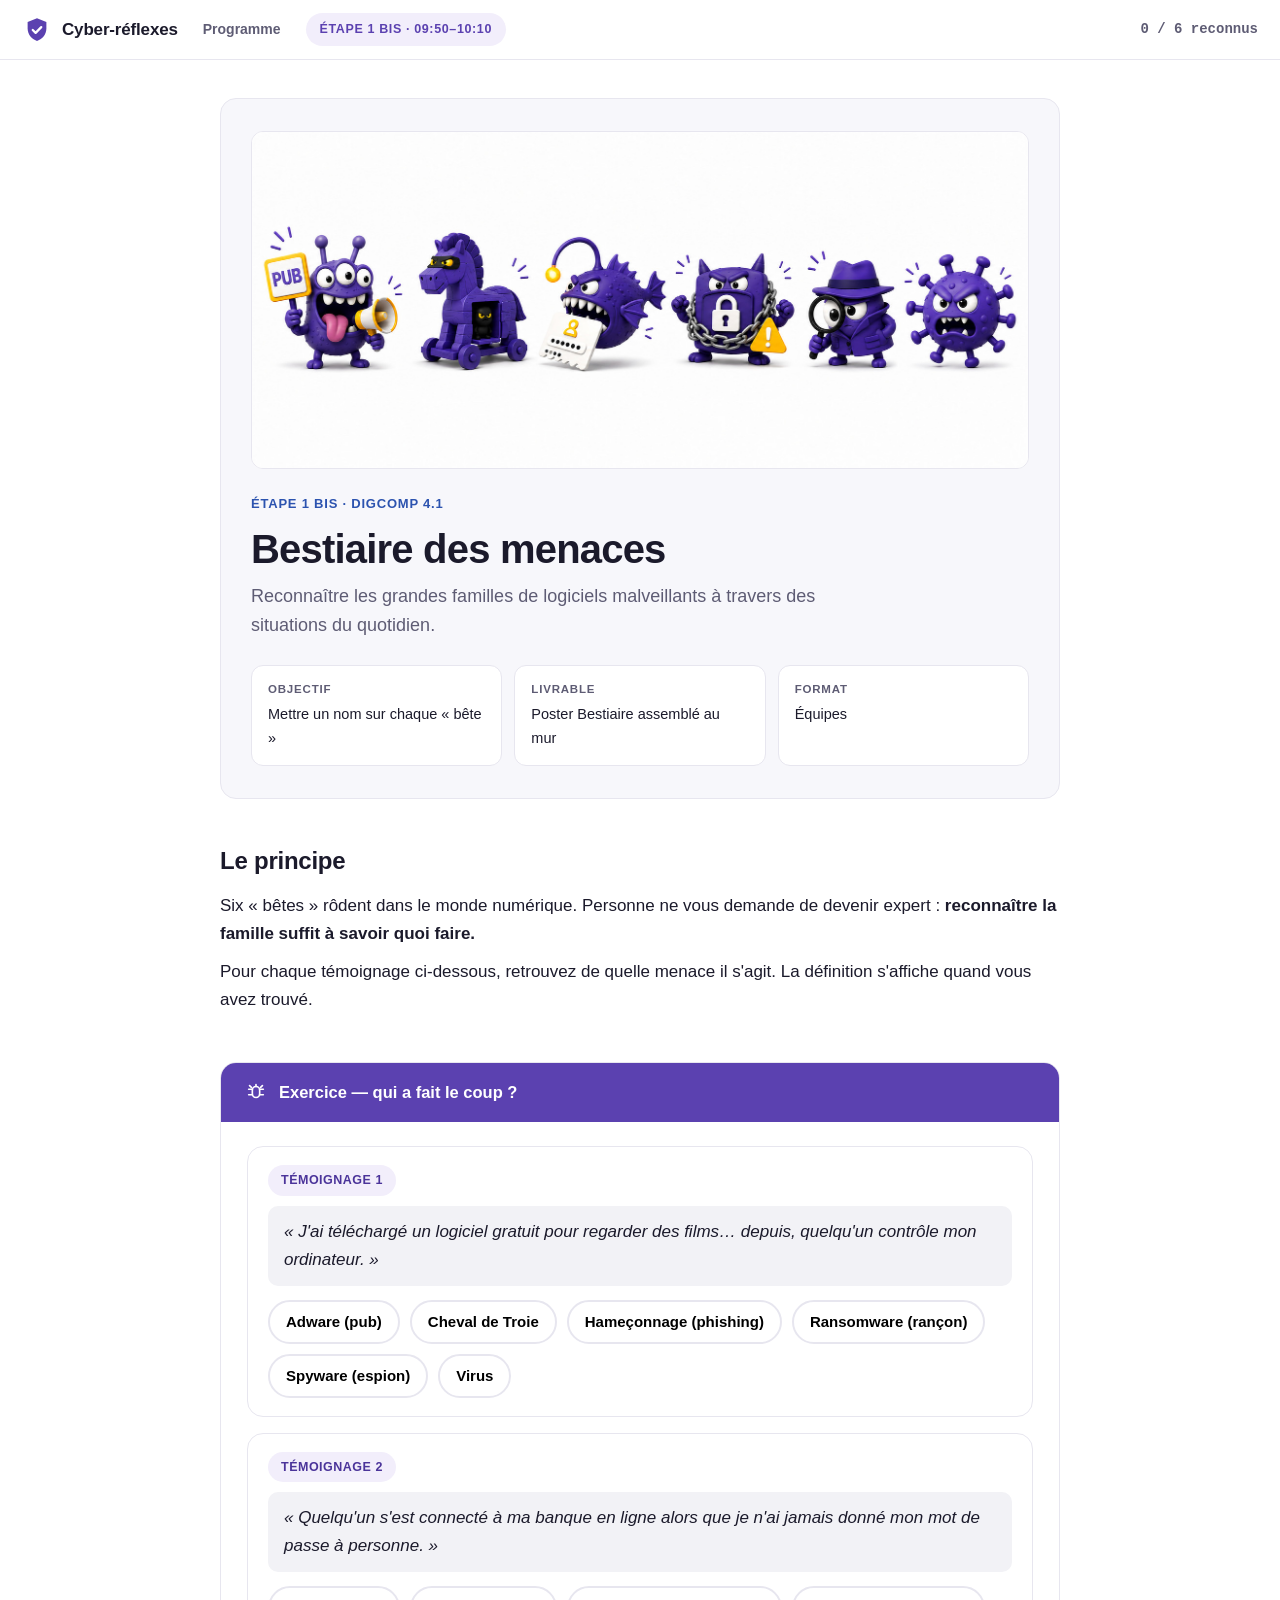
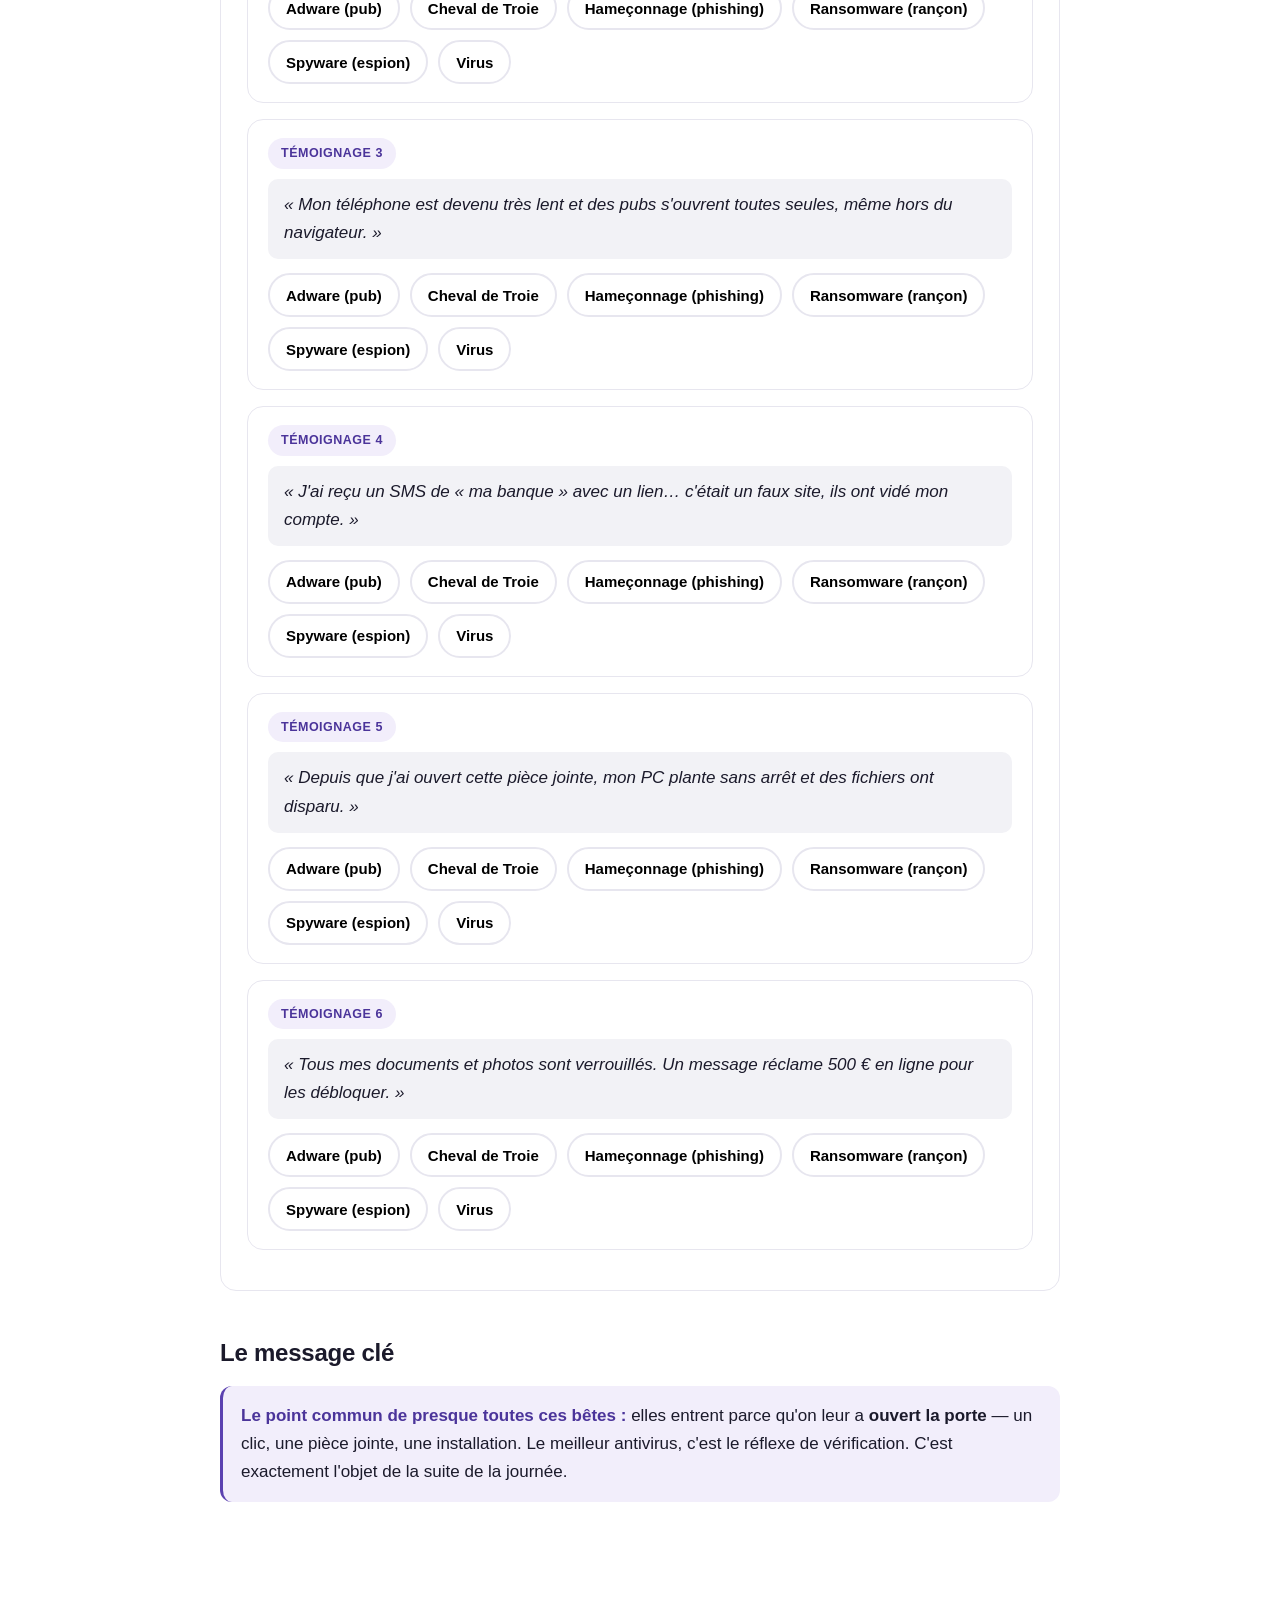
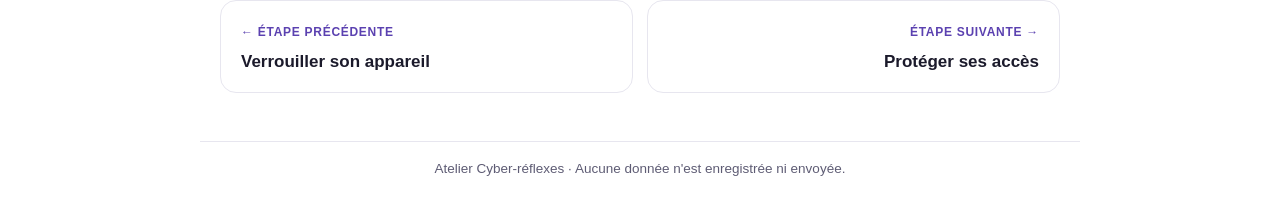
==== commit 02f0a98d: "Reschedule the day to 08:30-16:00 with a 30-min lunch Update every schedule time across the site (pr" ====
--- a/bestiaire.html
+++ b/bestiaire.html
@@ -23,7 +23,7 @@
 <header class="topbar">
   <a class="brand" href="index.html"><svg class="logo" width="30" height="30" viewBox="0 0 24 24" fill="none" aria-hidden="true"><path d="M12 2.5 4.5 5.5v5.2c0 4.6 3.1 8.4 7.5 10 4.4-1.6 7.5-5.4 7.5-10V5.5L12 2.5Z" fill="#5B41B0"/><path d="m8.6 12 2.3 2.3 4.5-4.6" stroke="#fff" stroke-width="1.8" stroke-linecap="round" stroke-linejoin="round"/></svg>Cyber-réflexes</a>
   <a class="nav-link" href="programme.html">Programme</a>
-  <span class="etape-tag">Étape 1 bis · 10:20–10:40</span>
+  <span class="etape-tag">Étape 1 bis · 09:50–10:10</span>
   <span class="spacer"></span>
   <span class="progres mono" id="progres">0 / 6 reconnus</span>
 </header>
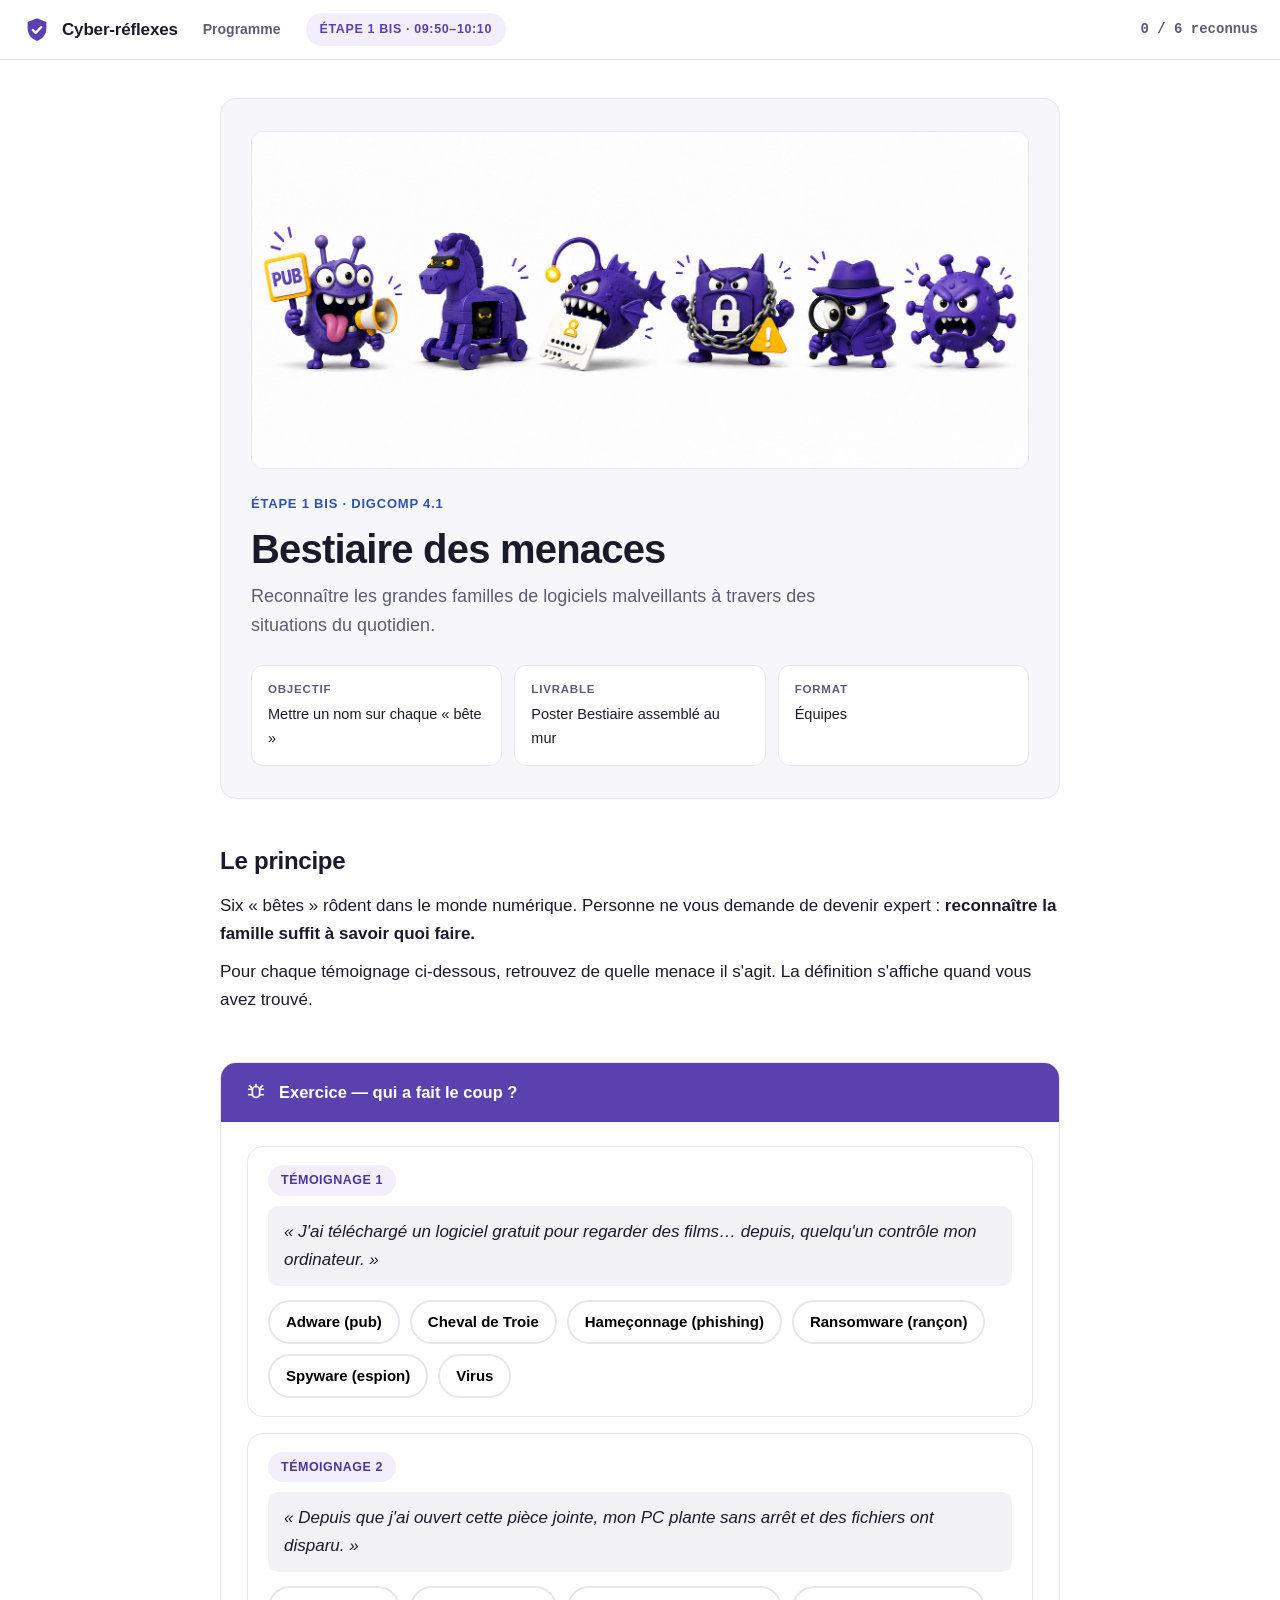
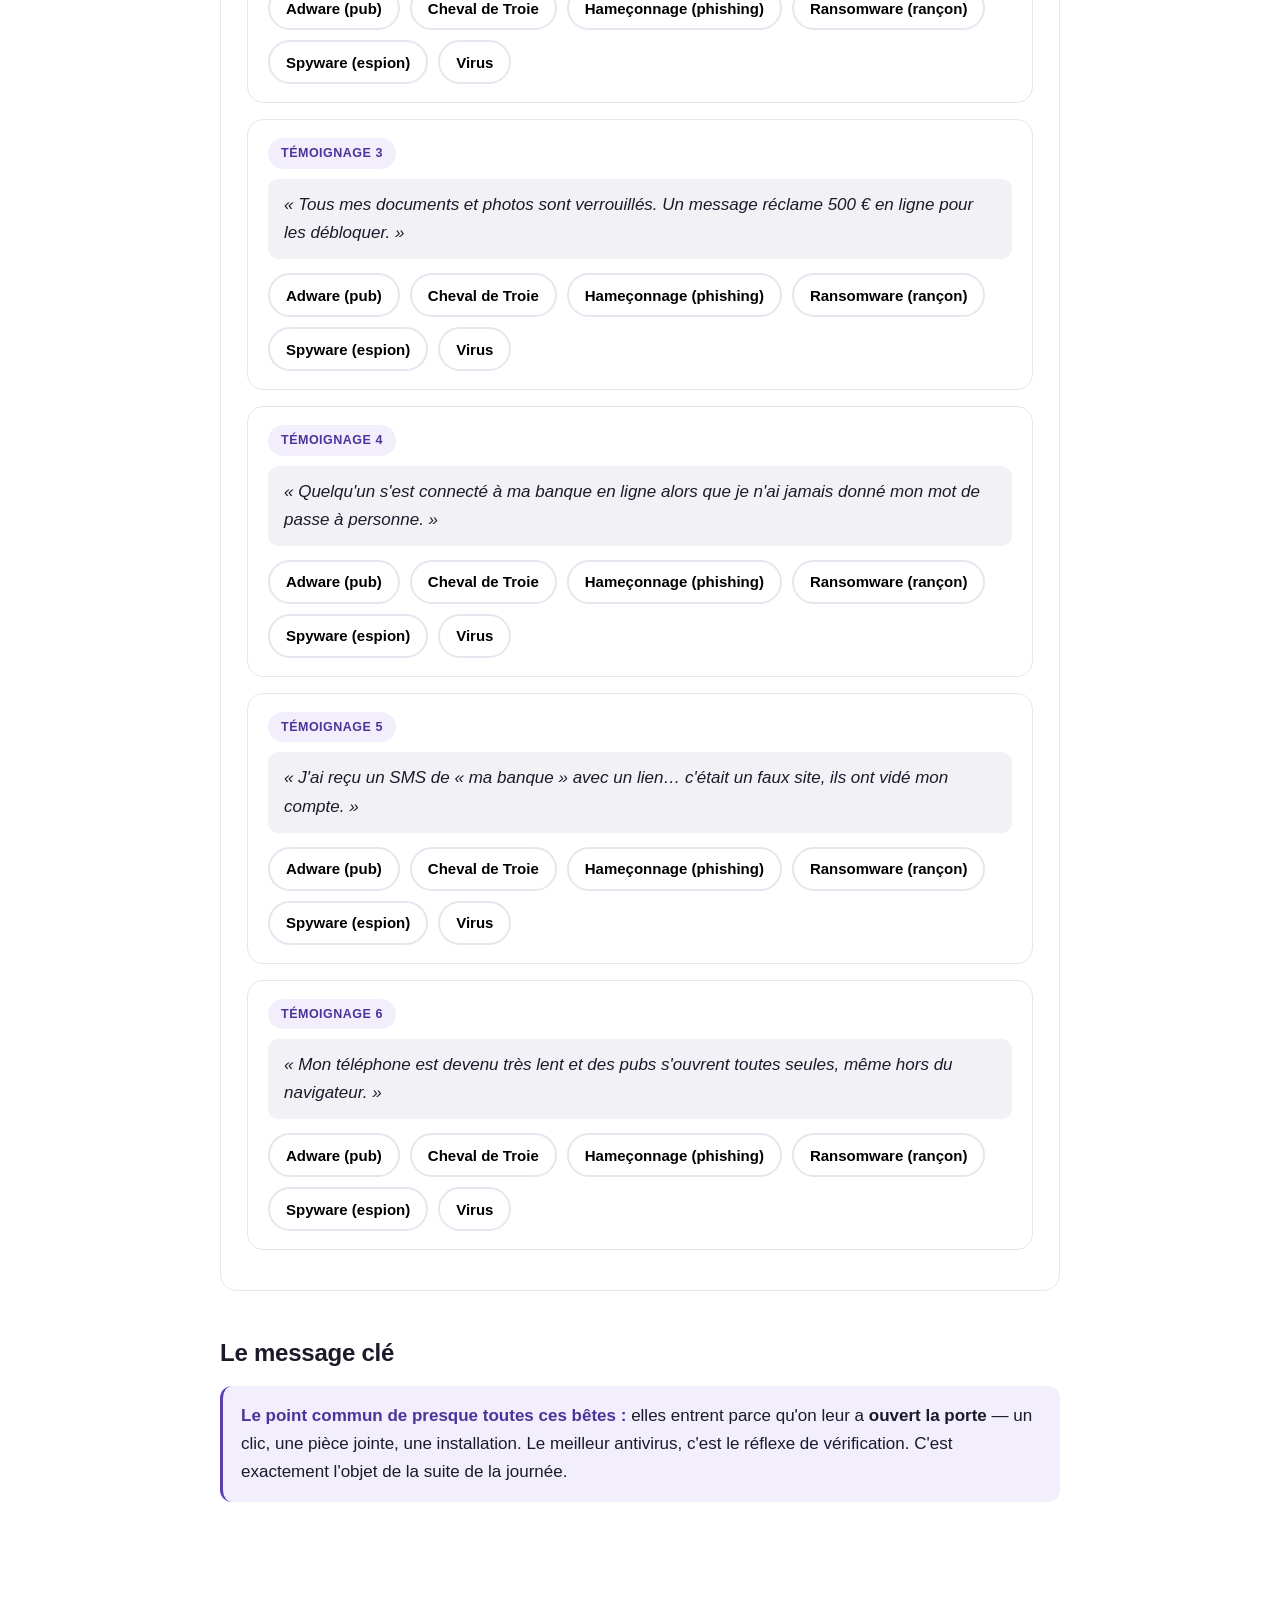
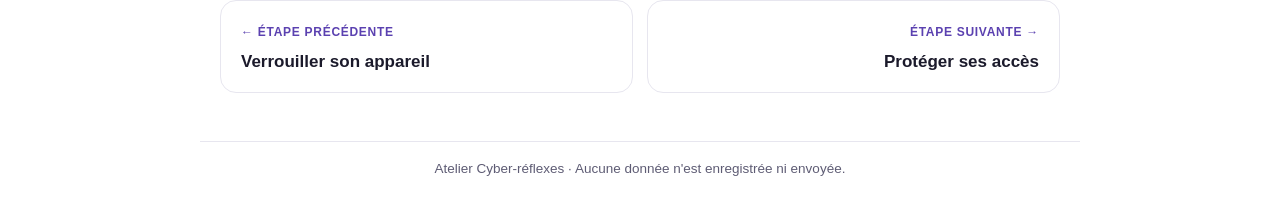
==== commit 6be48583: "Make the landing the single hub; remove duplicate programme page - 'Commencer/Accéder à l'atelier' n" ====
--- a/bestiaire.html
+++ b/bestiaire.html
@@ -22,7 +22,7 @@
 <body>
 <header class="topbar">
   <a class="brand" href="index.html"><svg class="logo" width="30" height="30" viewBox="0 0 24 24" fill="none" aria-hidden="true"><path d="M12 2.5 4.5 5.5v5.2c0 4.6 3.1 8.4 7.5 10 4.4-1.6 7.5-5.4 7.5-10V5.5L12 2.5Z" fill="#5B41B0"/><path d="m8.6 12 2.3 2.3 4.5-4.6" stroke="#fff" stroke-width="1.8" stroke-linecap="round" stroke-linejoin="round"/></svg>Cyber-réflexes</a>
-  <a class="nav-link" href="programme.html">Programme</a>
+  <a class="nav-link" href="index.html#programme">Programme</a>
   <span class="etape-tag">Étape 1 bis · 09:50–10:10</span>
   <span class="spacer"></span>
   <span class="progres mono" id="progres">0 / 6 reconnus</span>
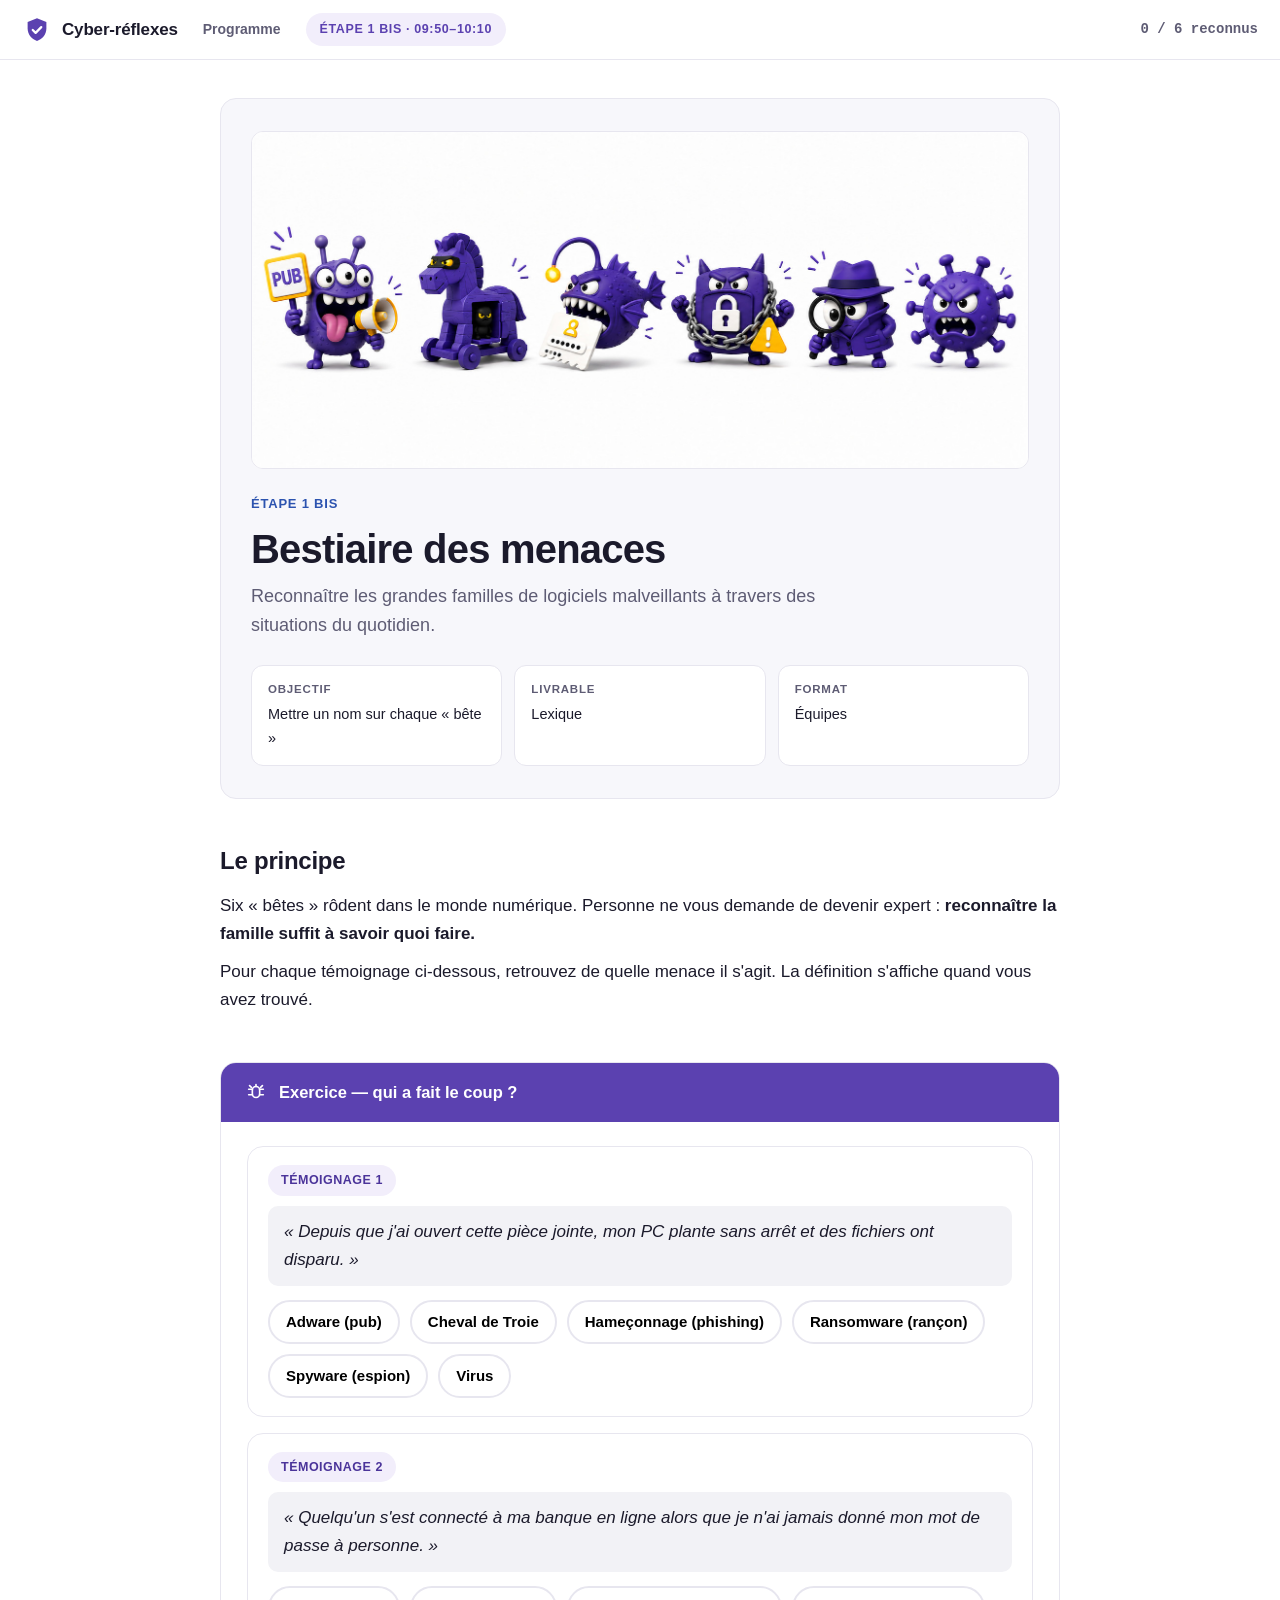
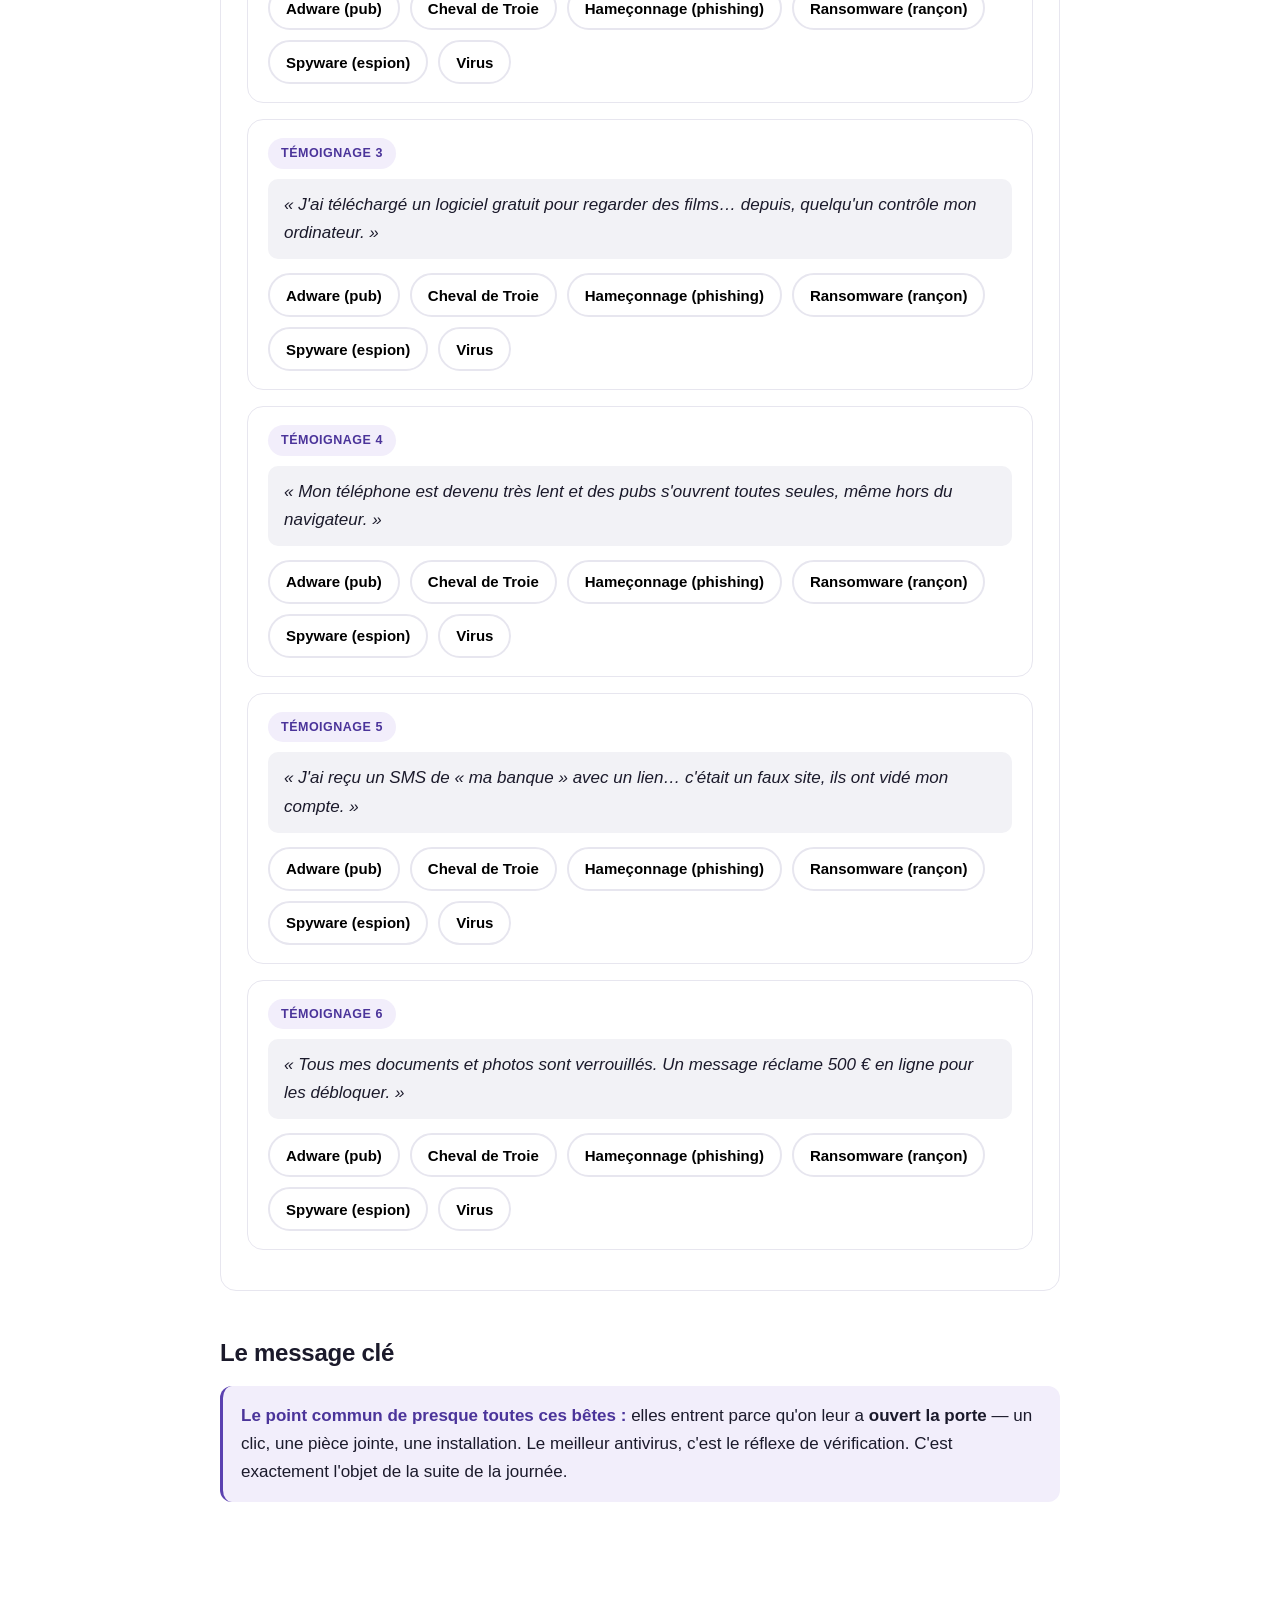
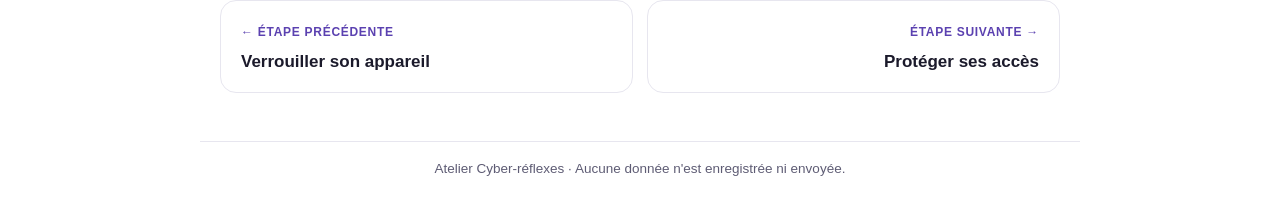
==== commit 2390e537: "Content fixes + interactive étape 2 livrable + étape 1 image - Landing déroulé: drop 'badges' from É" ====
--- a/bestiaire.html
+++ b/bestiaire.html
@@ -30,12 +30,12 @@
 
 <main>
   <div class="hero-etape banniere"><div class="he-copy">
-    <div class="surtitre">Étape 1 bis · DigComp 4.1</div>
+    <div class="surtitre">Étape 1 bis</div>
     <h1>Bestiaire des menaces</h1>
     <p class="sous">Reconnaître les grandes familles de logiciels malveillants à travers des situations du quotidien.</p>
     <div class="meta-grid">
       <div class="meta"><b>Objectif</b>Mettre un nom sur chaque « bête »</div>
-      <div class="meta"><b>Livrable</b>Poster Bestiaire assemblé au mur</div>
+      <div class="meta"><b>Livrable</b>Lexique</div>
       <div class="meta"><b>Format</b>Équipes</div>
     </div>
   </div>
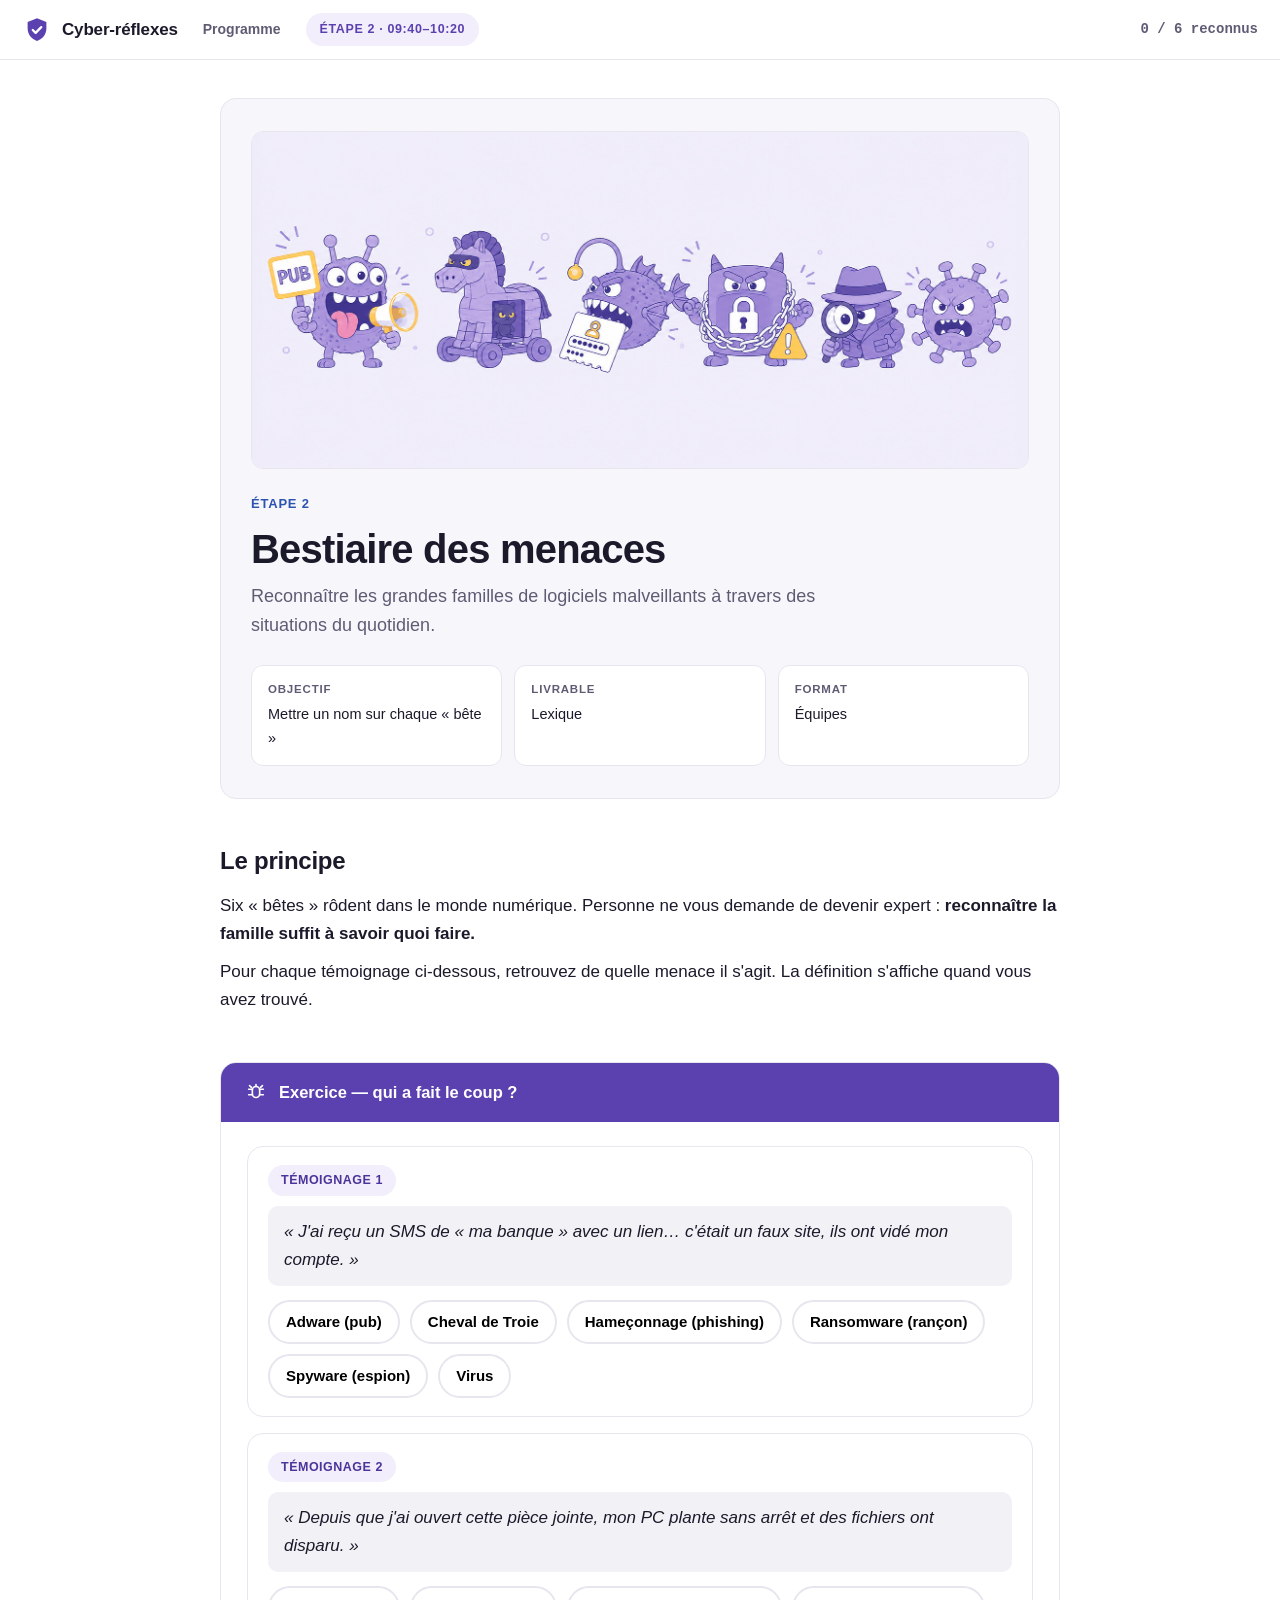
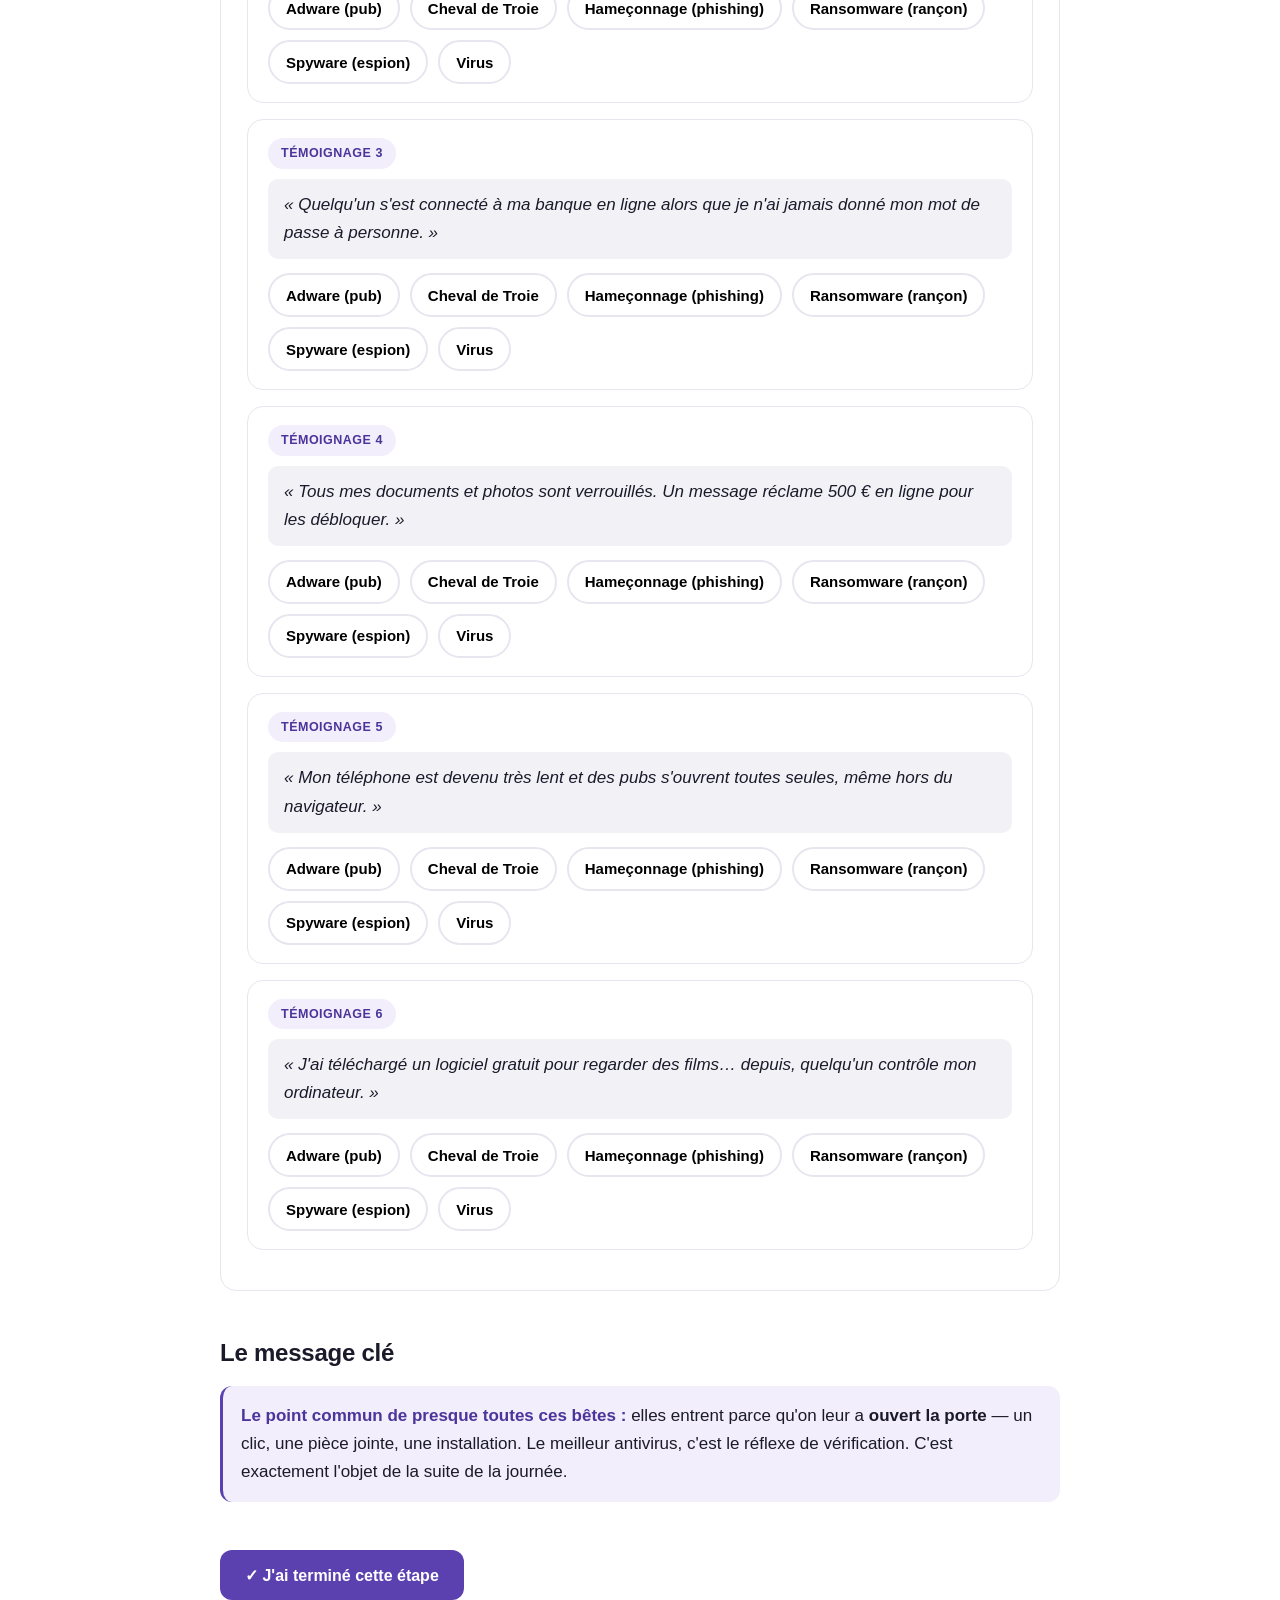
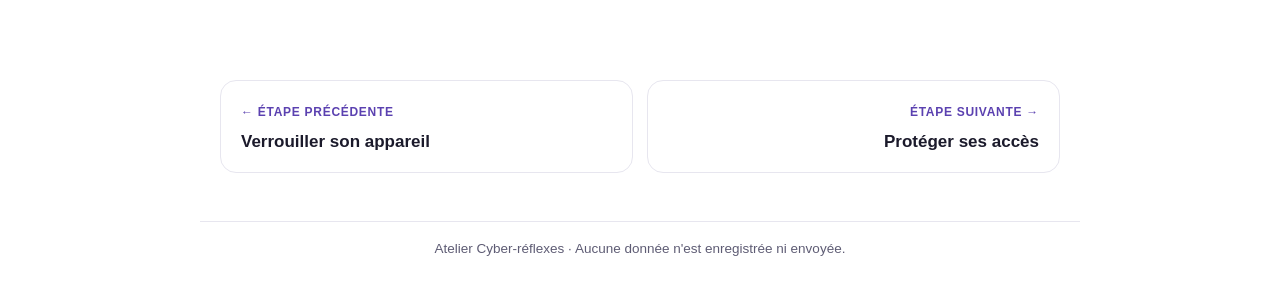
==== commit 7cd9c9c5: "Passer à 6 étapes numérotées + bouton « J'ai terminé » partout - Le bestiaire devient Étape 2 ; accè" ====
--- a/bestiaire.html
+++ b/bestiaire.html
@@ -3,7 +3,7 @@
 <head>
 <meta charset="UTF-8">
 <meta name="viewport" content="width=device-width, initial-scale=1.0">
-<title>Étape 1 bis · Bestiaire des menaces — Cyber-réflexes</title>
+<title>Étape 2 · Bestiaire des menaces — Cyber-réflexes</title>
 <link rel="stylesheet" href="assets/style.css">
 <style>
 .situation{background:var(--card); border:1px solid var(--border); border-radius:var(--radius);
@@ -23,14 +23,14 @@
 <header class="topbar">
   <a class="brand" href="index.html"><svg class="logo" width="30" height="30" viewBox="0 0 24 24" fill="none" aria-hidden="true"><path d="M12 2.5 4.5 5.5v5.2c0 4.6 3.1 8.4 7.5 10 4.4-1.6 7.5-5.4 7.5-10V5.5L12 2.5Z" fill="#5B41B0"/><path d="m8.6 12 2.3 2.3 4.5-4.6" stroke="#fff" stroke-width="1.8" stroke-linecap="round" stroke-linejoin="round"/></svg>Cyber-réflexes</a>
   <a class="nav-link" href="index.html#programme">Programme</a>
-  <span class="etape-tag">Étape 1 bis · 09:50–10:10</span>
+  <span class="etape-tag">Étape 2 · 09:40–10:20</span>
   <span class="spacer"></span>
   <span class="progres mono" id="progres">0 / 6 reconnus</span>
 </header>
 
 <main>
   <div class="hero-etape banniere"><div class="he-copy">
-    <div class="surtitre">Étape 1 bis</div>
+    <div class="surtitre">Étape 2</div>
     <h1>Bestiaire des menaces</h1>
     <p class="sous">Reconnaître les grandes familles de logiciels malveillants à travers des situations du quotidien.</p>
     <div class="meta-grid">
@@ -69,6 +69,11 @@
     <div class="cle"><b>Le point commun de presque toutes ces bêtes :</b> elles entrent parce qu'on leur a
       <b>ouvert la porte</b> — un clic, une pièce jointe, une installation.
       Le meilleur antivirus, c'est le réflexe de vérification. C'est exactement l'objet de la suite de la journée.</div>
+  </section>
+
+  <section>
+    <div class="actions"><button class="btn" id="finEtape">✓ J'ai terminé cette étape</button></div>
+    <div id="finMsg"></div>
   </section>
 </main>
 
@@ -147,6 +152,12 @@
       '<p style="margin-bottom:0">« '+b.dataset.nom+' » ne colle pas à cette situation — discutez en équipe et essayez une autre bête.</p></div>';
   }
 });
+
+document.getElementById('finEtape').addEventListener('click',function(){
+  CR.marquer('bestiaire');
+  document.getElementById('finMsg').innerHTML='<div class="resultat ok"><span class="tag ok">Étape validée</span>'+
+    '<p style="margin-bottom:0">Les familles sont identifiées. En avant pour la suite.</p></div>';
+});
 })();
 </script>
 </body>
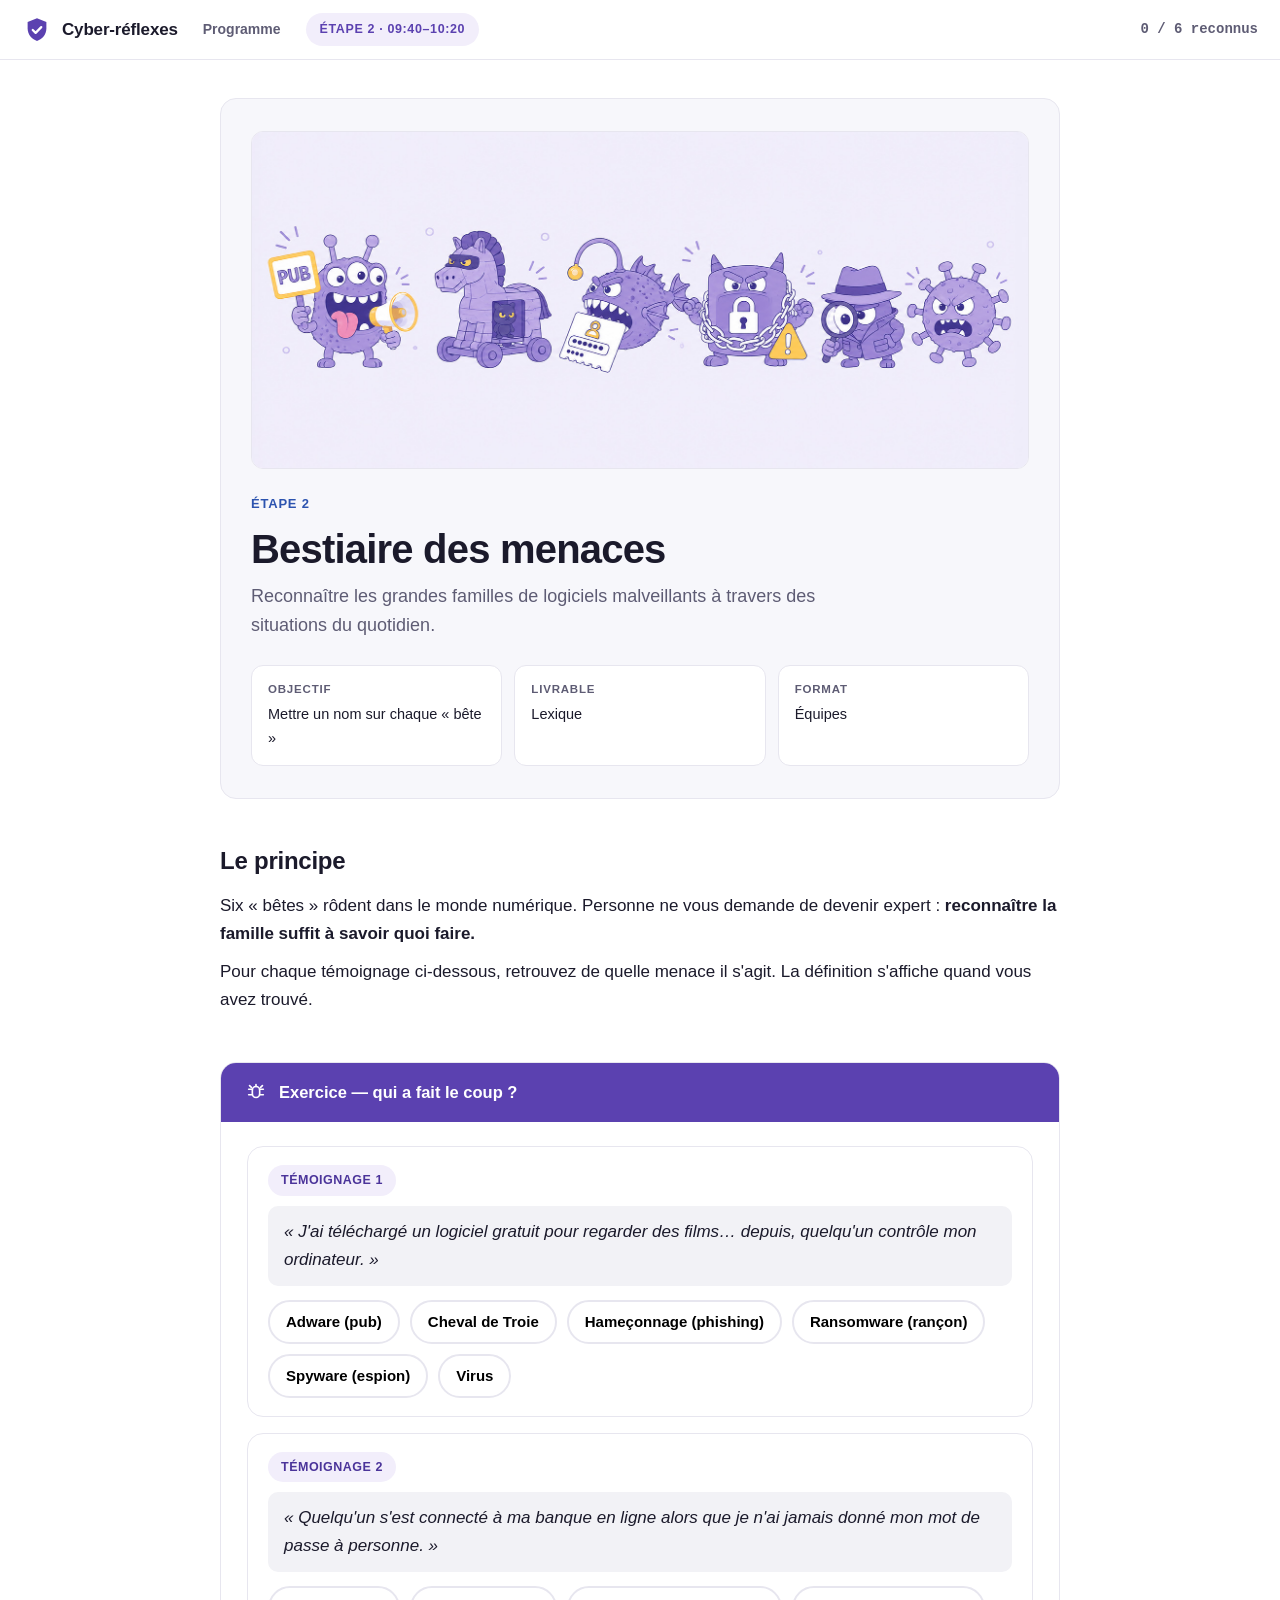
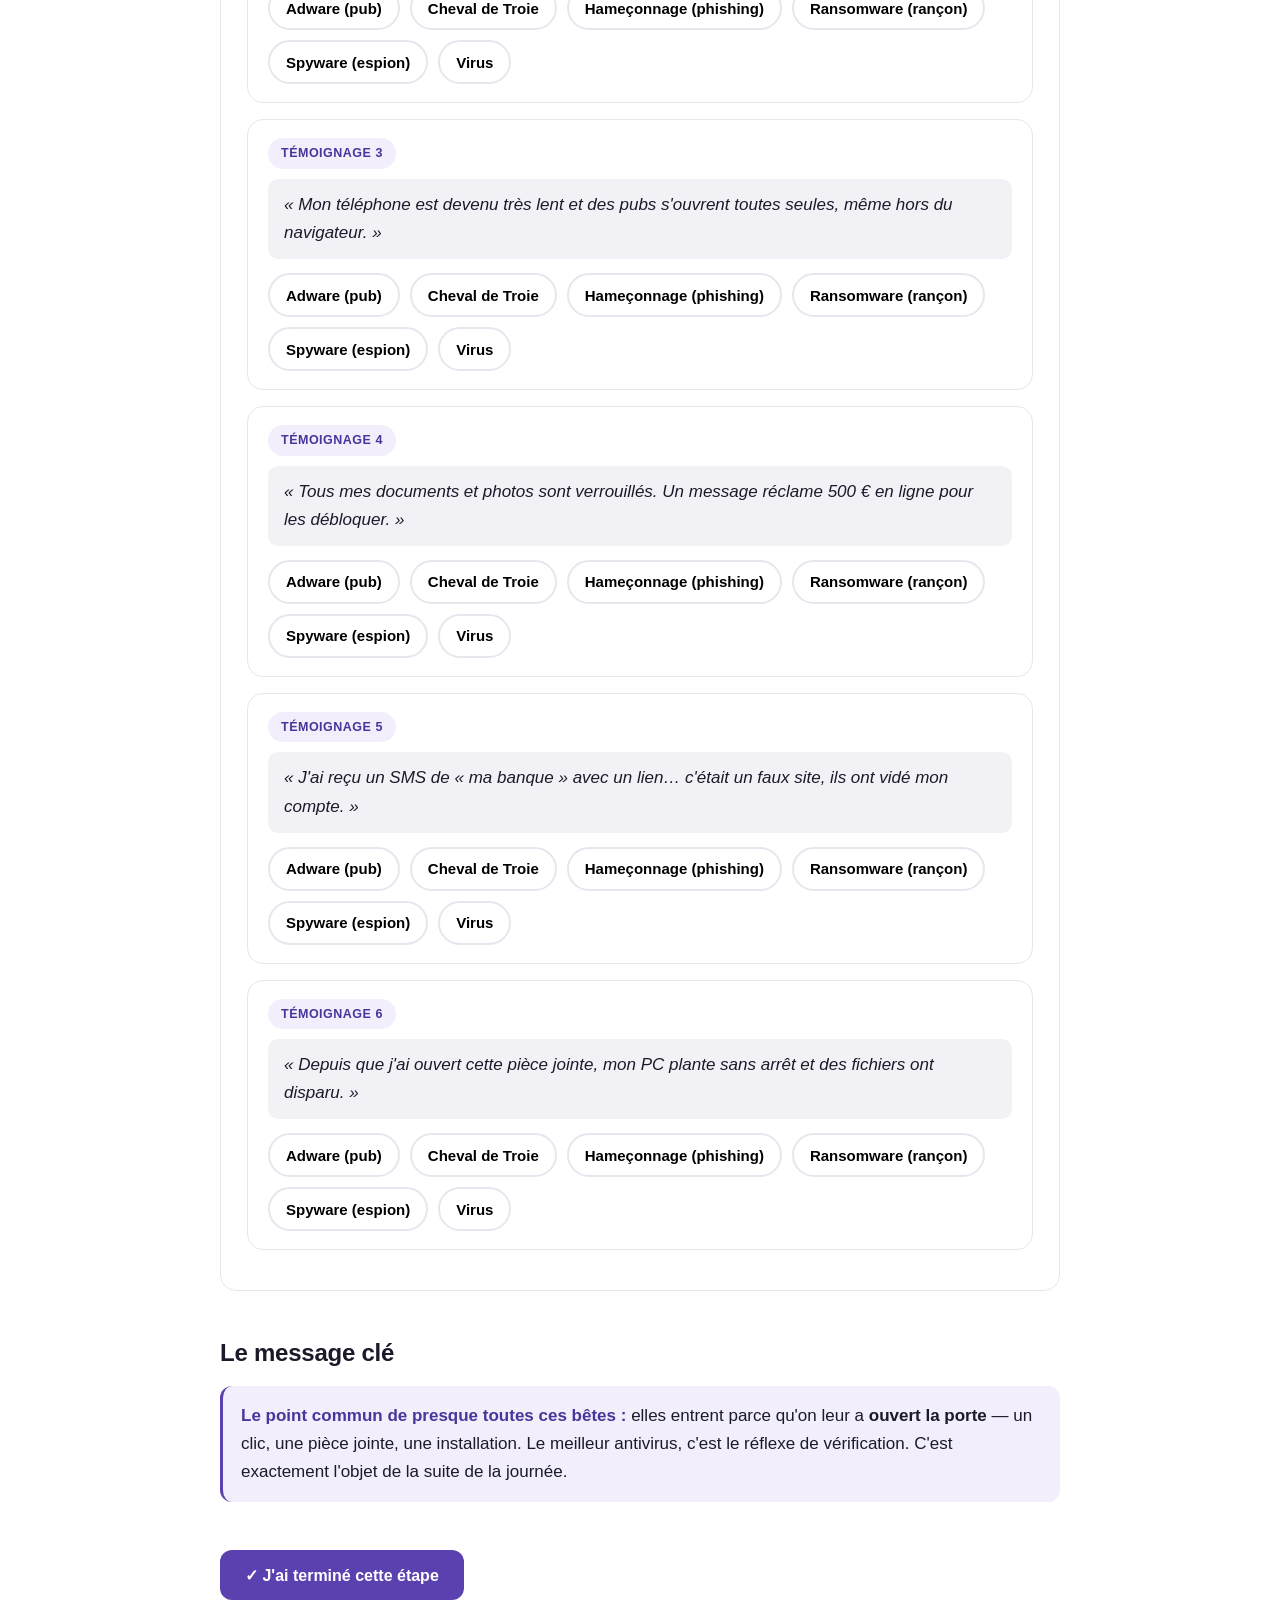
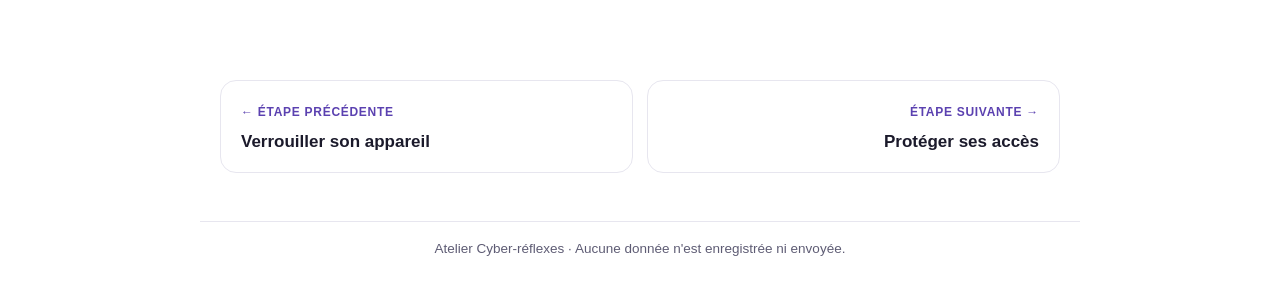
==== commit 6314b090: "Ajouter un favicon (bouclier-check de la marque) sur toutes les pages Le site n'avait pas d'icône d'" ====
--- a/bestiaire.html
+++ b/bestiaire.html
@@ -3,6 +3,7 @@
 <head>
 <meta charset="UTF-8">
 <meta name="viewport" content="width=device-width, initial-scale=1.0">
+<link rel="icon" type="image/svg+xml" href="favicon.svg">
 <title>Étape 2 · Bestiaire des menaces — Cyber-réflexes</title>
 <link rel="stylesheet" href="assets/style.css">
 <style>
